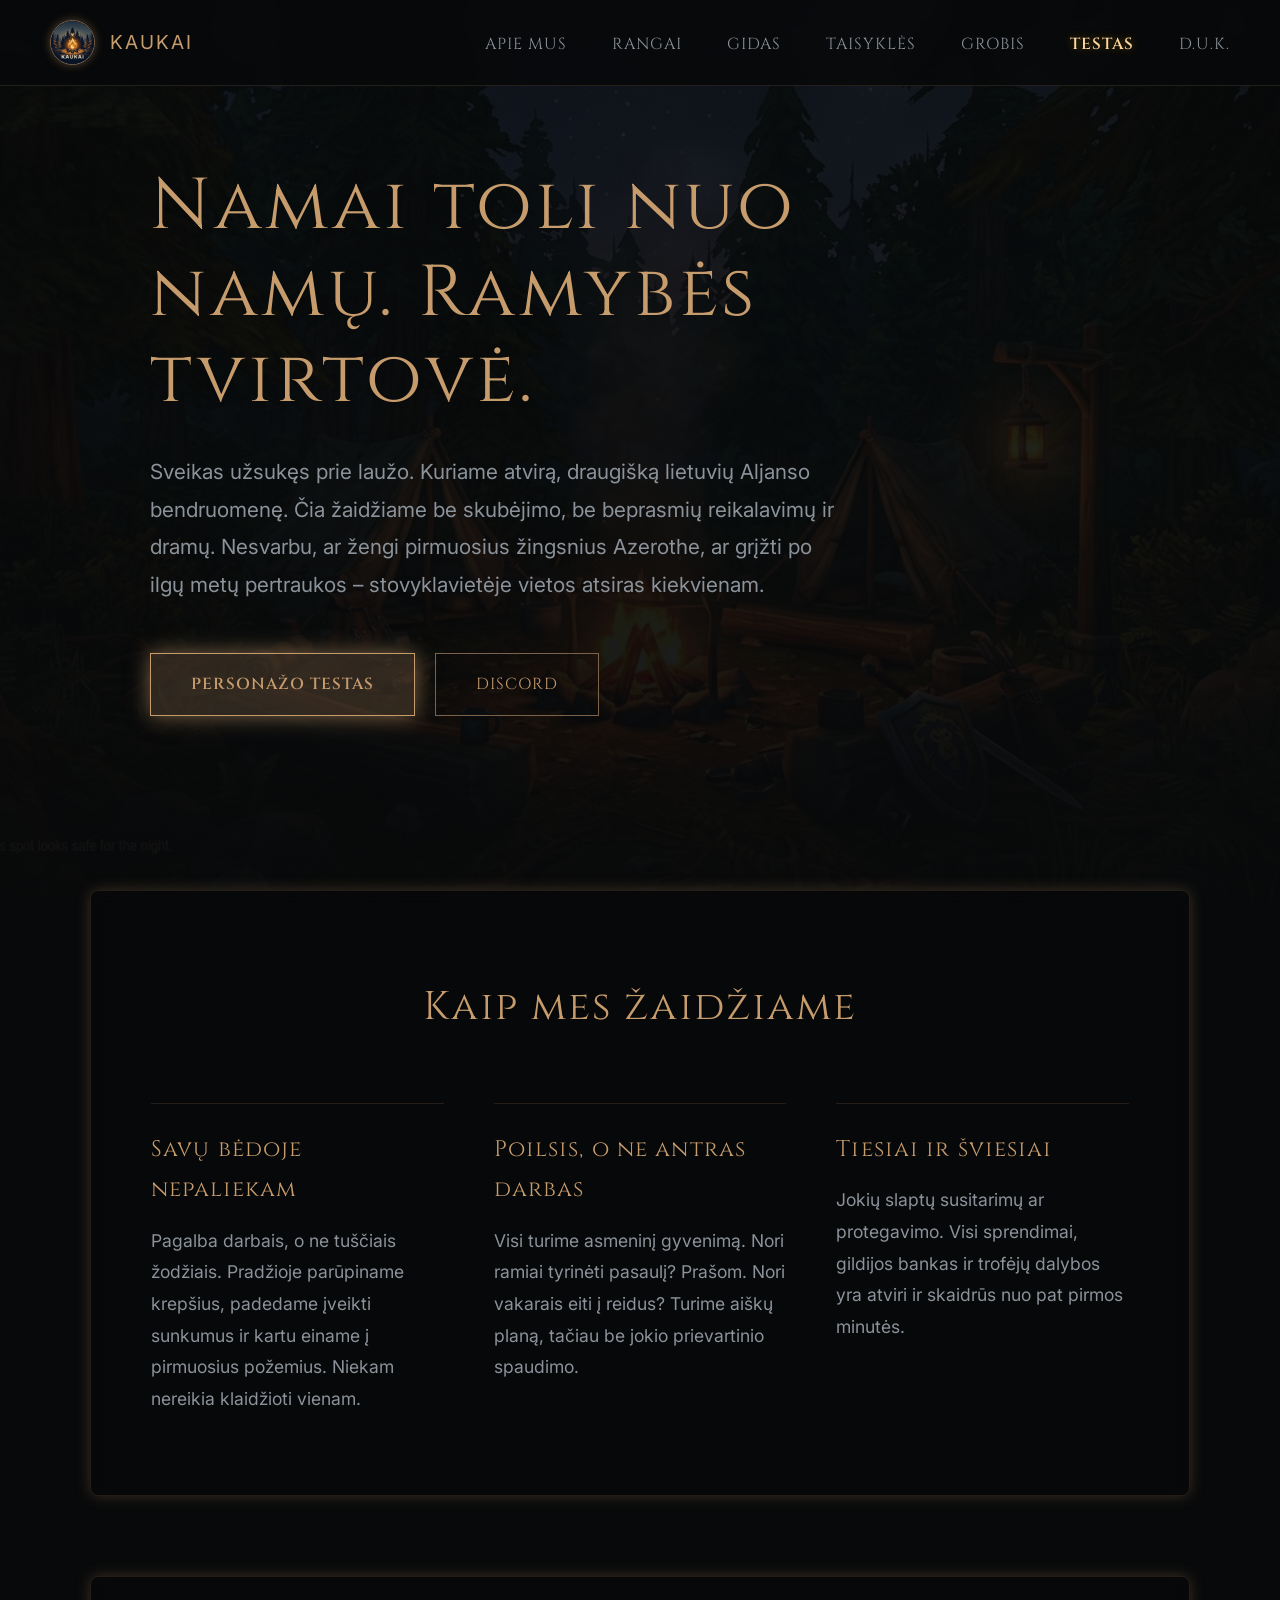
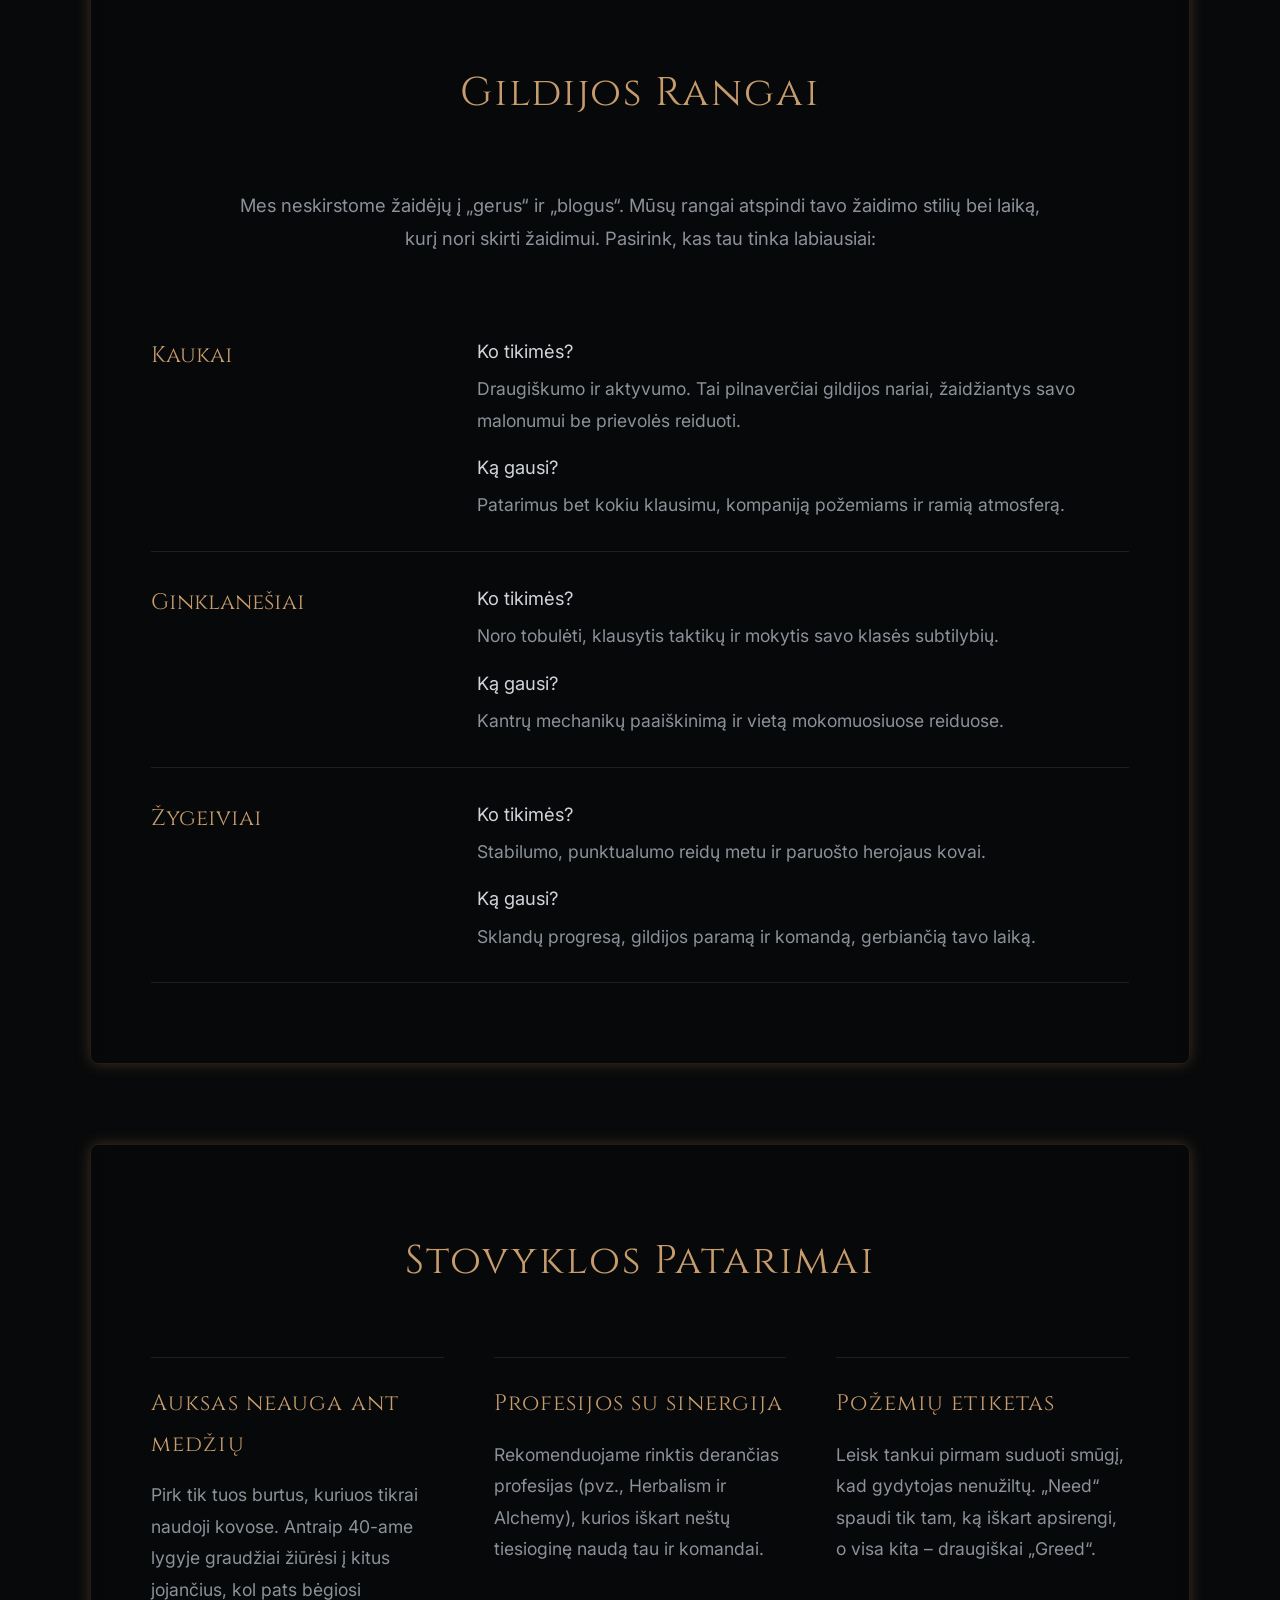
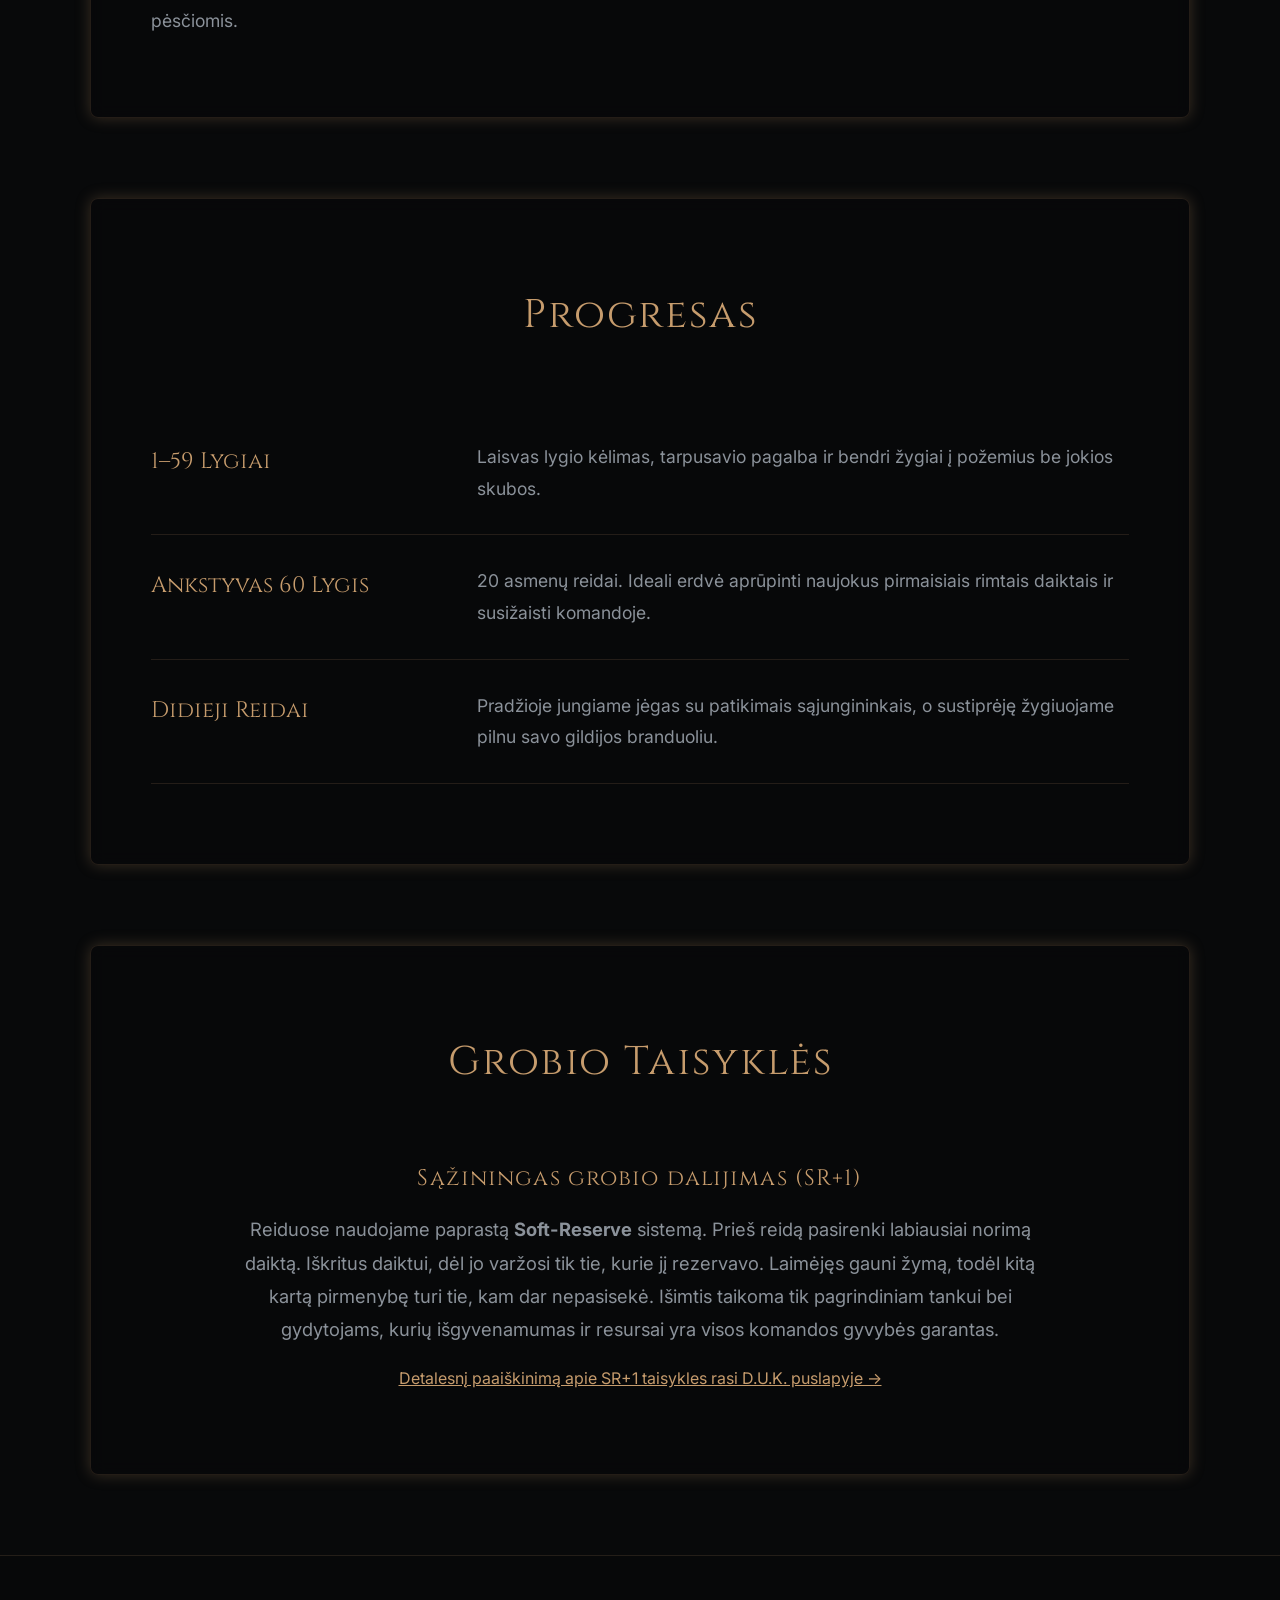
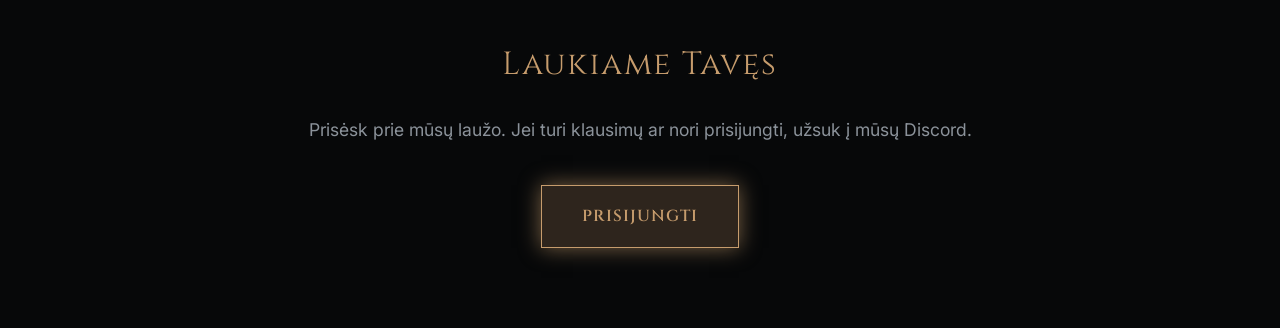
==== index.html @ 8d26923a "feat: Add Testas to nav menu with amberlight highlight" ====
<!DOCTYPE html>
<html lang="lt">

<head>
    <meta charset="UTF-8">
    <meta name="viewport" content="width=device-width, initial-scale=1.0">
    <title>WoW Forever: Kaukai</title>
    <meta name="description"
        content="Lietuviška World of Warcraft Forever Aljanso gildija. Jauki bendruomenė, rami stovyklavietė nuotykiams be skubėjimo.">
    <link rel="preconnect" href="https://fonts.googleapis.com">
    <link href="https://fonts.googleapis.com/css2?family=Inter:wght@400;500;600&family=Cinzel:wght@400;600&display=swap"
        rel="stylesheet">
    <link rel="stylesheet" href="style.css">
</head>

<body>

    <nav>
        <div class="nav-container">
            <a href="#hero" class="nav-brand">
                <img src="kaukai_logo.jpg" alt="Kaukai" class="brand-logo">
                Kaukai
            </a>
            <button class="menu-toggle" aria-label="Atidaryti meniu" onclick="toggleMenu()">
                <span></span>
                <span></span>
                <span></span>
            </button>
        </div>
        <div class="nav-links" id="navLinks">
            <a href="#apie" onclick="closeMenu()">Apie Mus</a>
            <a href="#rangai" onclick="closeMenu()">Rangai</a>
            <a href="#gidai" onclick="closeMenu()">Gidas</a>
            <a href="#taisykles" onclick="closeMenu()">Taisyklės</a>
            <a href="#grobis" onclick="closeMenu()">Grobis</a>
            <a href="testas.html" class="highlight-link">Testas</a>
            <a href="duk.html">D.U.K.</a>
        </div>
    </nav>

    <script>
        function toggleMenu() {
            document.getElementById('navLinks').classList.toggle('active');
            document.querySelector('.menu-toggle').classList.toggle('active');
        }
        function closeMenu() {
            document.getElementById('navLinks').classList.remove('active');
            document.querySelector('.menu-toggle').classList.remove('active');
        }
    </script>

    <section id="hero">
        <h1>Namai toli nuo namų. Ramybės tvirtovė.</h1>
        <p>
            Sveikas užsukęs prie laužo. Kuriame atvirą, draugišką lietuvių Aljanso bendruomenę.
            Čia žaidžiame be skubėjimo, be beprasmių reikalavimų ir dramų.
            Nesvarbu, ar žengi pirmuosius žingsnius Azerothe, ar grįžti po ilgų metų pertraukos – stovyklavietėje vietos
            atsiras kiekvienam.
        </p>

        <div class="cta-group">
            <a href="testas.html" class="btn btn-primary">Personažo Testas</a>
            <a href="https://discord.gg/8Ph2mfPWzE" class="btn">Discord</a>
        </div>
    </section>

    <section id="apie">
        <h2 class="section-title">Kaip mes žaidžiame</h2>

        <div class="grid-3">
            <div class="feature">
                <h3>Savų bėdoje nepaliekam</h3>
                <p>Pagalba darbais, o ne tuščiais žodžiais. Pradžioje parūpiname krepšius, padedame įveikti sunkumus ir
                    kartu einame į pirmuosius požemius. Niekam nereikia klaidžioti vienam.</p>
            </div>
            <div class="feature">
                <h3>Poilsis, o ne antras darbas</h3>
                <p>Visi turime asmeninį gyvenimą. Nori ramiai tyrinėti pasaulį? Prašom. Nori vakarais eiti į reidus?
                    Turime aiškų planą, tačiau be jokio prievartinio spaudimo.</p>
            </div>
            <div class="feature">
                <h3>Tiesiai ir šviesiai</h3>
                <p>Jokių slaptų susitarimų ar protegavimo. Visi sprendimai, gildijos bankas ir trofėjų dalybos yra
                    atviri ir skaidrūs nuo pat pirmos minutės.</p>
            </div>
        </div>
    </section>

    <section id="rangai">
        <h2 class="section-title">Gildijos Rangai</h2>
        <p
            style="text-align: center; max-width: 800px; margin: 0 auto 50px; color: var(--text-muted); font-size: 1.15rem;">
            Mes neskirstome žaidėjų į „gerus“ ir „blogus“. Mūsų rangai atspindi tavo žaidimo stilių bei laiką, kurį nori
            skirti žaidimui. Pasirink, kas tau tinka labiausiai:
        </p>

        <div class="roster-list">
            <div class="roster-item">
                <div class="roster-role">Kaukai</div>
                <div class="roster-details">
                    <strong>Ko tikimės?</strong>
                    <p>Draugiškumo ir aktyvumo. Tai pilnaverčiai gildijos nariai, žaidžiantys savo malonumui be
                        prievolės reiduoti.</p>
                    <strong>Ką gausi?</strong>
                    <p>Patarimus bet kokiu klausimu, kompaniją požemiams ir ramią atmosferą.</p>
                </div>
            </div>
            <div class="roster-item">
                <div class="roster-role">Ginklanešiai</div>
                <div class="roster-details">
                    <strong>Ko tikimės?</strong>
                    <p>Noro tobulėti, klausytis taktikų ir mokytis savo klasės subtilybių.</p>
                    <strong>Ką gausi?</strong>
                    <p>Kantrų mechanikų paaiškinimą ir vietą mokomuosiuose reiduose.</p>
                </div>
            </div>
            <div class="roster-item">
                <div class="roster-role">Žygeiviai</div>
                <div class="roster-details">
                    <strong>Ko tikimės?</strong>
                    <p>Stabilumo, punktualumo reidų metu ir paruošto herojaus kovai.</p>
                    <strong>Ką gausi?</strong>
                    <p>Sklandų progresą, gildijos paramą ir komandą, gerbiančią tavo laiką.</p>
                </div>
            </div>
        </div>
    </section>



    <section id="gidai">
        <h2 class="section-title">Stovyklos Patarimai</h2>

        <div class="grid-3">
            <div class="feature">
                <h3>Auksas neauga ant medžių</h3>
                <p>Pirk tik tuos burtus, kuriuos tikrai naudoji kovose. Antraip 40-ame lygyje graudžiai žiūrėsi į kitus
                    jojančius, kol pats bėgiosi pėsčiomis.</p>
            </div>
            <div class="feature">
                <h3>Profesijos su sinergija</h3>
                <p>Rekomenduojame rinktis derančias profesijas (pvz., Herbalism ir Alchemy), kurios iškart neštų
                    tiesioginę naudą tau ir komandai.</p>
            </div>
            <div class="feature">
                <h3>Požemių etiketas</h3>
                <p>Leisk tankui pirmam suduoti smūgį, kad gydytojas nenužiltų. „Need“ spaudi tik tam, ką iškart
                    apsirengi, o visa kita – draugiškai „Greed“.</p>
            </div>
        </div>
    </section>

    <section id="taisykles">
        <h2 class="section-title">Progresas</h2>

        <div class="roster-list">
            <div class="roster-item">
                <div class="roster-role">1–59 Lygiai</div>
                <div class="roster-details">
                    <p>Laisvas lygio kėlimas, tarpusavio pagalba ir bendri žygiai į požemius be jokios skubos.</p>
                </div>
            </div>
            <div class="roster-item">
                <div class="roster-role">Ankstyvas 60 Lygis</div>
                <div class="roster-details">
                    <p>20 asmenų reidai. Ideali erdvė aprūpinti naujokus pirmaisiais rimtais daiktais ir susižaisti
                        komandoje.</p>
                </div>
            </div>
            <div class="roster-item">
                <div class="roster-role">Didieji Reidai</div>
                <div class="roster-details">
                    <p>Pradžioje jungiame jėgas su patikimais sąjungininkais, o sustiprėję žygiuojame pilnu savo
                        gildijos branduoliu.</p>
                </div>
            </div>
        </div>
    </section>

    <section id="grobis">
        <h2 class="section-title">Grobio Taisyklės</h2>
        <div style="text-align: center; max-width: 800px; margin: 0 auto;">
            <h3 style="font-size: 1.4rem; margin-bottom: 15px; font-family: 'Cinzel', serif; color: var(--gold);">
                Sąžiningas grobio dalijimas (SR+1)</h3>
            <p style="margin: 0; font-size: 1.15rem; color: var(--text-muted);">
                Reiduose naudojame paprastą <strong>Soft-Reserve</strong> sistemą. Prieš reidą pasirenki labiausiai
                norimą daiktą. Iškritus daiktui, dėl jo varžosi tik tie, kurie jį rezervavo. Laimėjęs gauni žymą, todėl
                kitą kartą pirmenybę turi tie, kam dar nepasisekė. Išimtis taikoma tik pagrindiniam tankui bei
                gydytojams, kurių išgyvenamumas ir resursai yra visos komandos gyvybės garantas.
            </p>
            <p style="margin-top: 15px;">
                <a href="duk.html" style="color: var(--gold); text-decoration: underline; font-size: 1rem;">Detalesnį paaiškinimą apie SR+1 taisykles rasi D.U.K. puslapyje &rarr;</a>
            </p>
        </div>
    </section>



    <footer>
        <h2>Laukiame Tavęs</h2>
        <p>Prisėsk prie mūsų laužo. Jei turi klausimų ar nori prisijungti, užsuk į mūsų Discord.</p>
        <a href="https://discord.gg/8Ph2mfPWzE" class="btn btn-primary">Prisijungti</a>
    </footer>

</body>

</html>
---- style.css ----
:root {
    --bg-color: #08090a;
    --gold: #c69c6d;
    --gold-dim: #7a634a;
    --text-main: #d1d5db;
    --text-muted: #8b929a;
    --border-subtle: rgba(198, 156, 109, 0.15);
}

* {
    box-sizing: border-box;
    margin: 0;
    padding: 0;
}

body {
    background-color: var(--bg-color);
    background-image:
        linear-gradient(to bottom, rgba(8, 9, 10, 0.85), rgba(8, 9, 10, 0.95)),
        url('cozy_forest_camp.jpg');
    background-size: cover;
    background-position: center;
    background-attachment: fixed;
    color: var(--text-main);
    font-family: 'Inter', sans-serif;
    line-height: 1.8;
    font-weight: 400;
    font-size: 1.15rem;
    -webkit-font-smoothing: antialiased;
}

/* For testas.html layout */
body.testas-layout {
    min-height: 100vh;
    display: flex;
    flex-direction: column;
}

h1,
h2,
h3,
h4 {
    font-family: 'Cinzel', serif;
    color: var(--gold);
    font-weight: 400;
    letter-spacing: 0.05em;
}

/* ==================
   SHARED COMPONENTS 
   ================== */
.btn {
    display: inline-block;
    padding: 16px 40px;
    border: 1px solid var(--gold-dim);
    color: var(--gold);
    text-decoration: none;
    font-family: 'Cinzel', serif;
    text-transform: uppercase;
    letter-spacing: 1px;
    font-size: 1rem;
    transition: all 0.3s ease;
    background: transparent;
    cursor: pointer;
}

.btn:hover {
    border-color: var(--gold);
    color: #fff;
}

.btn-primary {
    border-color: var(--gold);
    background: rgba(198, 156, 109, 0.2);
    box-shadow: 0 0 20px rgba(198, 156, 109, 0.6);
    font-weight: 600;
}

.btn-primary:hover {
    background: rgba(198, 156, 109, 0.35);
    box-shadow: 0 0 35px rgba(198, 156, 109, 0.9);
    color: #fff;
}

/* ==================
   INDEX.HTML STYLES 
   ================== */
nav {
    position: fixed;
    top: 0;
    width: 100%;
    padding: 20px 50px;
    z-index: 1000;
    display: flex;
    justify-content: space-between;
    align-items: center;
    background: rgba(8, 9, 10, 0.85);
    backdrop-filter: blur(12px);
    border-bottom: 1px solid var(--border-subtle);
}

.nav-container {
    display: flex;
    align-items: center;
    justify-content: space-between;
}

.menu-toggle {
    display: none;
    flex-direction: column;
    gap: 6px;
    background: none;
    border: none;
    cursor: pointer;
    padding: 5px;
    z-index: 1001;
}

.menu-toggle span {
    display: block;
    width: 30px;
    height: 2px;
    background-color: var(--gold);
    transition: all 0.3s ease;
}

.nav-brand {
    color: var(--gold);
    font-size: 1.2rem;
    text-decoration: none;
    letter-spacing: 2px;
    text-transform: uppercase;
    display: flex;
    align-items: center;
    gap: 15px;
}

.brand-logo {
    width: 45px;
    height: 45px;
    border-radius: 50%;
    object-fit: cover;
    object-position: center 25%;
    box-shadow: 0 0 10px rgba(198, 156, 109, 0.4);
    border: 1px solid var(--gold-dim);
}

.nav-links a {
    color: var(--text-muted);
    text-decoration: none;
    font-family: 'Cinzel', serif;
    font-size: 1rem;
    margin-left: 40px;
    transition: color 0.3s ease;
    text-transform: uppercase;
    letter-spacing: 1px;
}

.nav-links a:hover {
    color: var(--gold);
}

.nav-links a.highlight-link {
    color: #ffd79a;
    text-shadow: 0 0 10px rgba(255, 191, 0, 0.4);
    font-weight: 600;
}

.nav-links a.highlight-link:hover {
    color: #fff;
    text-shadow: 0 0 15px rgba(255, 191, 0, 0.8);
}

section {
    padding: 80px 60px;
    max-width: 1100px;
    margin: 0 auto 80px;
    background: rgba(8, 9, 10, 0.65);
    backdrop-filter: blur(8px);
    border: 1px solid var(--border-subtle);
    border-radius: 8px;
    box-shadow: 0 0 15px rgba(198, 156, 109, 0.25);
}

#hero {
    min-height: 90vh;
    display: flex;
    flex-direction: column;
    justify-content: center;
    align-items: flex-start;
    padding-top: 150px;
    background: transparent;
    backdrop-filter: none;
    border: none;
    box-shadow: none;
}

#hero h1 {
    font-size: 4.5rem;
    line-height: 1.2;
    margin-bottom: 30px;
    max-width: 900px;
}

#hero p {
    font-size: 1.3rem;
    color: var(--text-muted);
    max-width: 700px;
    margin-bottom: 50px;
}

.cta-group {
    display: flex;
    gap: 20px;
}

.section-title {
    font-size: 2.5rem;
    margin-bottom: 60px;
    text-align: center;
}

.grid-3 {
    display: grid;
    grid-template-columns: repeat(auto-fit, minmax(250px, 1fr));
    gap: 50px;
}

.feature {
    border-top: 1px solid var(--border-subtle);
    padding-top: 25px;
}

.feature h3 {
    font-size: 1.4rem;
    margin-bottom: 15px;
}

.feature p {
    font-size: 1.1rem;
    color: var(--text-muted);
}

.roster-list {
    margin-top: 40px;
}

.roster-item {
    display: flex;
    border-bottom: 1px solid var(--border-subtle);
    padding: 30px 0;
}

.roster-role {
    flex: 1;
    font-family: 'Cinzel', serif;
    color: var(--gold);
    font-size: 1.4rem;
}

.roster-details {
    flex: 2;
}

.roster-details strong {
    display: block;
    font-weight: 400;
    color: var(--text-main);
    margin-bottom: 5px;
}

.roster-details p {
    color: var(--text-muted);
    font-size: 1.1rem;
    margin-bottom: 15px;
}

.roster-details p:last-child {
    margin-bottom: 0;
}

.promo-block {
    text-align: center;
    border: 1px solid var(--border-subtle);
    padding: 80px 40px;
    margin: 60px 0;
}

.promo-block h2 {
    font-size: 2.2rem;
    margin-bottom: 20px;
}

.promo-block p {
    color: var(--text-muted);
    font-size: 1.2rem;
    max-width: 700px;
    margin: 0 auto 40px;
}

footer {
    text-align: center;
    padding: 80px 20px;
    background: rgba(8, 9, 10, 0.85);
    border-top: 1px solid var(--border-subtle);
}

footer h2 {
    font-size: 2rem;
    margin-bottom: 20px;
}

footer p {
    color: var(--text-muted);
    font-size: 1.1rem;
    margin-bottom: 40px;
}

/* FAQ Accordion Styles */
.faq-list {
    display: flex;
    flex-direction: column;
    gap: 10px;
}

.faq-item {
    border-bottom: 1px solid var(--border-subtle);
    transition: all 0.3s ease;
}

.faq-item:last-child {
    border-bottom: none;
}

.faq-item[open] {
    border-bottom-color: var(--gold-dim);
}

.faq-question {
    font-family: 'Cinzel', serif;
    color: var(--gold);
    font-size: 1.25rem;
    padding: 18px 0;
    cursor: pointer;
    list-style: none;
    display: flex;
    justify-content: space-between;
    align-items: center;
    user-select: none;
    transition: color 0.2s ease;
}

.faq-question::-webkit-details-marker {
    display: none;
}

.faq-question::after {
    content: '▾';
    font-size: 1.4rem;
    color: var(--gold-dim);
    transition: transform 0.3s ease, color 0.3s ease;
    margin-left: 20px;
    flex-shrink: 0;
}

.faq-question:hover {
    color: #ffd79a;
}

.faq-item[open] .faq-question::after {
    transform: rotate(180deg);
    color: var(--gold);
}

.faq-answer {
    padding: 0 0 20px 0;
    color: var(--text-muted);
    font-size: 1.05rem;
    line-height: 1.75;
    animation: fadeInFaq 0.3s ease;
}

@keyframes fadeInFaq {
    from {
        opacity: 0;
        transform: translateY(-5px);
    }
    to {
        opacity: 1;
        transform: translateY(0);
    }
}

/* Class Roles Grid inside FAQ */
.classes-grid {
    display: grid;
    grid-template-columns: repeat(auto-fit, minmax(200px, 1fr));
    gap: 15px;
    margin-top: 15px;
}

.class-card {
    padding: 5px 0;
}

.class-card h4 {
    font-family: 'Cinzel', serif;
    font-size: 1.1rem;
    color: var(--gold);
    margin-bottom: 2px;
}

.minimal-role {
    font-size: 0.85rem;
    color: var(--gold-dim);
    font-style: italic;
    margin-bottom: 8px;
    opacity: 0.8;
}

.class-card p {
    font-size: 0.95rem;
    color: var(--text-muted);
    line-height: 1.5;
    margin: 0;
}

/* ==================
   TESTAS.HTML STYLES
   ================== */
header {
    padding: 25px 50px;
    display: flex;
    justify-content: space-between;
    align-items: center;
    background: rgba(8, 9, 10, 0.85);
    backdrop-filter: blur(12px);
    border-bottom: 1px solid var(--border-subtle);
}

.back-link {
    color: var(--text-muted);
    text-decoration: none;
    font-family: 'Cinzel', serif;
    font-size: 1rem;
    text-transform: uppercase;
    letter-spacing: 1px;
    transition: color 0.3s ease;
}

.back-link:hover {
    color: var(--gold);
}

.guild-badge {
    font-family: 'Cinzel', serif;
    font-size: 1.1rem;
    color: var(--gold);
    letter-spacing: 1px;
    text-transform: uppercase;
    display: flex;
    align-items: center;
    gap: 15px;
}

main {
    flex: 1;
    display: flex;
    align-items: center;
    justify-content: center;
    padding: 40px 20px;
}

.quiz-container {
    width: 100%;
    max-width: 900px;
    background: rgba(8, 9, 10, 0.65);
    backdrop-filter: blur(8px);
    border: 1px solid var(--border-subtle);
    border-radius: 8px;
    padding: 60px;
}

#start-screen {
    text-align: center;
}

#start-screen h1 {
    font-size: 3.5rem;
    margin-bottom: 20px;
}

#start-screen p {
    color: var(--text-muted);
    font-size: 1.2rem;
    margin-bottom: 40px;
    max-width: 700px;
    margin-left: auto;
    margin-right: auto;
}

.info-grid {
    display: grid;
    grid-template-columns: repeat(3, 1fr);
    gap: 30px;
    margin-bottom: 50px;
    text-align: left;
}

.info-box {
    border-top: 1px solid var(--border-subtle);
    padding-top: 20px;
}

.info-box h4 {
    font-size: 1.2rem;
    margin-bottom: 10px;
    color: var(--gold);
}

.info-box p {
    font-size: 1.05rem;
    color: var(--text-muted);
}

#quiz-screen {
    display: none;
}

.quiz-header {
    display: flex;
    justify-content: space-between;
    align-items: center;
    margin-bottom: 30px;
    font-family: 'Cinzel', serif;
    font-size: 0.9rem;
    color: var(--gold-dim);
    letter-spacing: 1px;
    text-transform: uppercase;
}

.progress-bar {
    width: 100%;
    height: 1px;
    background: var(--border-subtle);
    margin-bottom: 40px;
    position: relative;
}

.progress-fill {
    position: absolute;
    top: 0;
    left: 0;
    height: 100%;
    background: var(--gold);
    transition: width 0.3s ease;
}

.question-title {
    font-size: 1.8rem;
    color: var(--text-main);
    margin-bottom: 40px;
    line-height: 1.5;
}

.options-list {
    display: flex;
    flex-direction: column;
    gap: 15px;
    margin-bottom: 40px;
}

.option-button {
    background: transparent;
    border: 1px solid var(--border-subtle);
    padding: 25px 30px;
    color: var(--text-muted);
    text-align: left;
    cursor: pointer;
    font-size: 1.15rem;
    line-height: 1.6;
    transition: all 0.3s ease;
    display: flex;
    align-items: flex-start;
    gap: 20px;
}

.option-button:hover {
    border-color: var(--gold);
    color: var(--text-main);
    background: rgba(198, 156, 109, 0.05);
}

.option-letter {
    font-family: 'Cinzel', serif;
    color: var(--gold-dim);
    margin-top: 2px;
}

.option-button:hover .option-letter {
    color: var(--gold);
}

.quiz-footer {
    display: flex;
    justify-content: space-between;
    align-items: center;
}

.btn-text {
    background: none;
    border: none;
    color: var(--text-muted);
    font-family: 'Cinzel', serif;
    font-size: 1rem;
    text-transform: uppercase;
    letter-spacing: 1px;
    cursor: pointer;
    transition: color 0.3s;
}

.btn-text:hover:not(:disabled) {
    color: var(--gold);
}

.btn-text:disabled {
    opacity: 0.3;
    cursor: default;
}

#result-screen {
    display: none;
    text-align: center;
}

.result-subtitle {
    font-family: 'Cinzel', serif;
    color: var(--gold-dim);
    font-size: 1.1rem;
    text-transform: uppercase;
    letter-spacing: 2px;
    margin-bottom: 15px;
}

.result-hero {
    font-size: 3.5rem;
    margin-bottom: 5px;
}

.result-spec {
    font-size: 1.4rem;
    color: var(--text-muted);
    margin-bottom: 40px;
}

.result-desc {
    border-top: 1px solid var(--border-subtle);
    border-bottom: 1px solid var(--border-subtle);
    padding: 40px 0;
    margin-bottom: 40px;
    font-size: 1.2rem;
    color: var(--text-main);
}

.traits-list {
    display: flex;
    justify-content: center;
    gap: 30px;
    margin-bottom: 50px;
    flex-wrap: wrap;
}

.trait-item {
    font-size: 1.1rem;
    color: var(--text-muted);
    text-transform: uppercase;
    letter-spacing: 1px;
}

.trait-item span {
    color: var(--gold);
}

.result-actions {
    display: flex;
    gap: 20px;
    justify-content: center;
    margin-bottom: 20px;
}

.copy-feedback {
    color: var(--gold);
    font-size: 0.85rem;
    opacity: 0;
    transition: opacity 0.3s;
    height: 20px;
}

/* ==================
   MEDIA QUERIES 
   ================== */
@media (max-width: 768px) {
    body {
        font-size: 0.95rem; /* Reduced scaling */
    }

    nav {
        padding: 15px 20px;
        flex-direction: column;
        align-items: stretch;
    }

    .nav-container {
        width: 100%;
    }

    .menu-toggle {
        display: flex;
    }

    .menu-toggle.active span:nth-child(1) {
        transform: translateY(8px) rotate(45deg);
    }
    .menu-toggle.active span:nth-child(2) {
        opacity: 0;
    }
    .menu-toggle.active span:nth-child(3) {
        transform: translateY(-8px) rotate(-45deg);
    }

    .nav-links {
        display: none;
        flex-direction: column;
        align-items: center;
        width: 100%;
        padding-top: 20px;
        gap: 15px;
    }

    .nav-links.active {
        display: flex;
    }

    .nav-links a {
        margin: 0;
        font-size: 1.1rem;
        padding: 10px 0;
        width: 100%;
        text-align: center;
        border-bottom: 1px solid rgba(198, 156, 109, 0.1);
    }

    .nav-links a:last-child {
        border-bottom: none;
    }

    /* Drastically reduce dead space */
    section {
        padding: 30px 15px;
        margin: 0 10px 30px;
    }

    #hero {
        padding-top: 120px;
        padding-bottom: 30px;
        min-height: auto;
    }

    #hero h1, #start-screen h1 {
        font-size: 2rem;
        margin-bottom: 20px;
    }

    #hero p, #start-screen p {
        font-size: 1rem;
        margin-bottom: 30px;
    }

    .cta-group {
        flex-direction: column;
        width: 100%;
        gap: 15px;
    }

    .cta-group .btn {
        width: 100%;
        text-align: center;
        padding: 15px 20px;
    }

    .section-title {
        font-size: 1.6rem;
        margin-bottom: 25px;
    }

    .grid-3 {
        gap: 25px;
    }

    .roster-item {
        flex-direction: column;
        gap: 5px;
        padding: 15px 0;
    }

    .promo-block {
        padding: 30px 15px;
        margin: 30px 0;
    }

    footer {
        padding: 30px 15px;
    }

    /* Testas layout adjustments */
    header {
        padding: 15px 20px;
        flex-direction: row; /* Keep badge and link side by side on mobile */
        justify-content: space-between;
        align-items: center;
    }
    
    .guild-badge {
        font-size: 0.9rem;
    }
    .brand-logo {
        width: 35px;
        height: 35px;
    }

    main {
        padding: 90px 10px 20px 10px;
    }

    .quiz-container {
        padding: 20px 15px;
    }

    .info-grid {
        grid-template-columns: 1fr;
        gap: 15px;
        margin-bottom: 30px;
    }
    
    .info-box {
        padding-top: 15px;
    }

    .question-title {
        font-size: 1.25rem;
        margin-bottom: 20px;
    }

    .option-button {
        padding: 12px 15px;
        font-size: 0.95rem;
    }

    .quiz-header {
        flex-direction: column;
        gap: 10px;
        align-items: flex-start;
        margin-bottom: 15px;
    }

    /* Make quiz footer stack so keyboard hint doesn't crowd out the button */
    .quiz-footer {
        flex-direction: column;
        align-items: center;
        gap: 15px;
        margin-top: 20px;
    }

    .result-hero {
        font-size: 2rem;
    }
    .result-spec {
        font-size: 1.2rem;
        margin-bottom: 25px;
    }
    .result-desc {
        padding: 20px 0;
        margin-bottom: 25px;
        font-size: 1rem;
    }

    .traits-list {
        flex-direction: column;
        gap: 10px;
        align-items: center;
        margin-bottom: 30px;
    }

    .result-actions {
        flex-direction: column;
        width: 100%;
        gap: 15px;
    }

    .result-actions .btn {
        width: 100%;
    }
}

@media (max-width: 480px) {
    #hero h1, #start-screen h1 {
        font-size: 1.8rem;
    }
    
    .nav-brand {
        font-size: 1rem;
    }
}
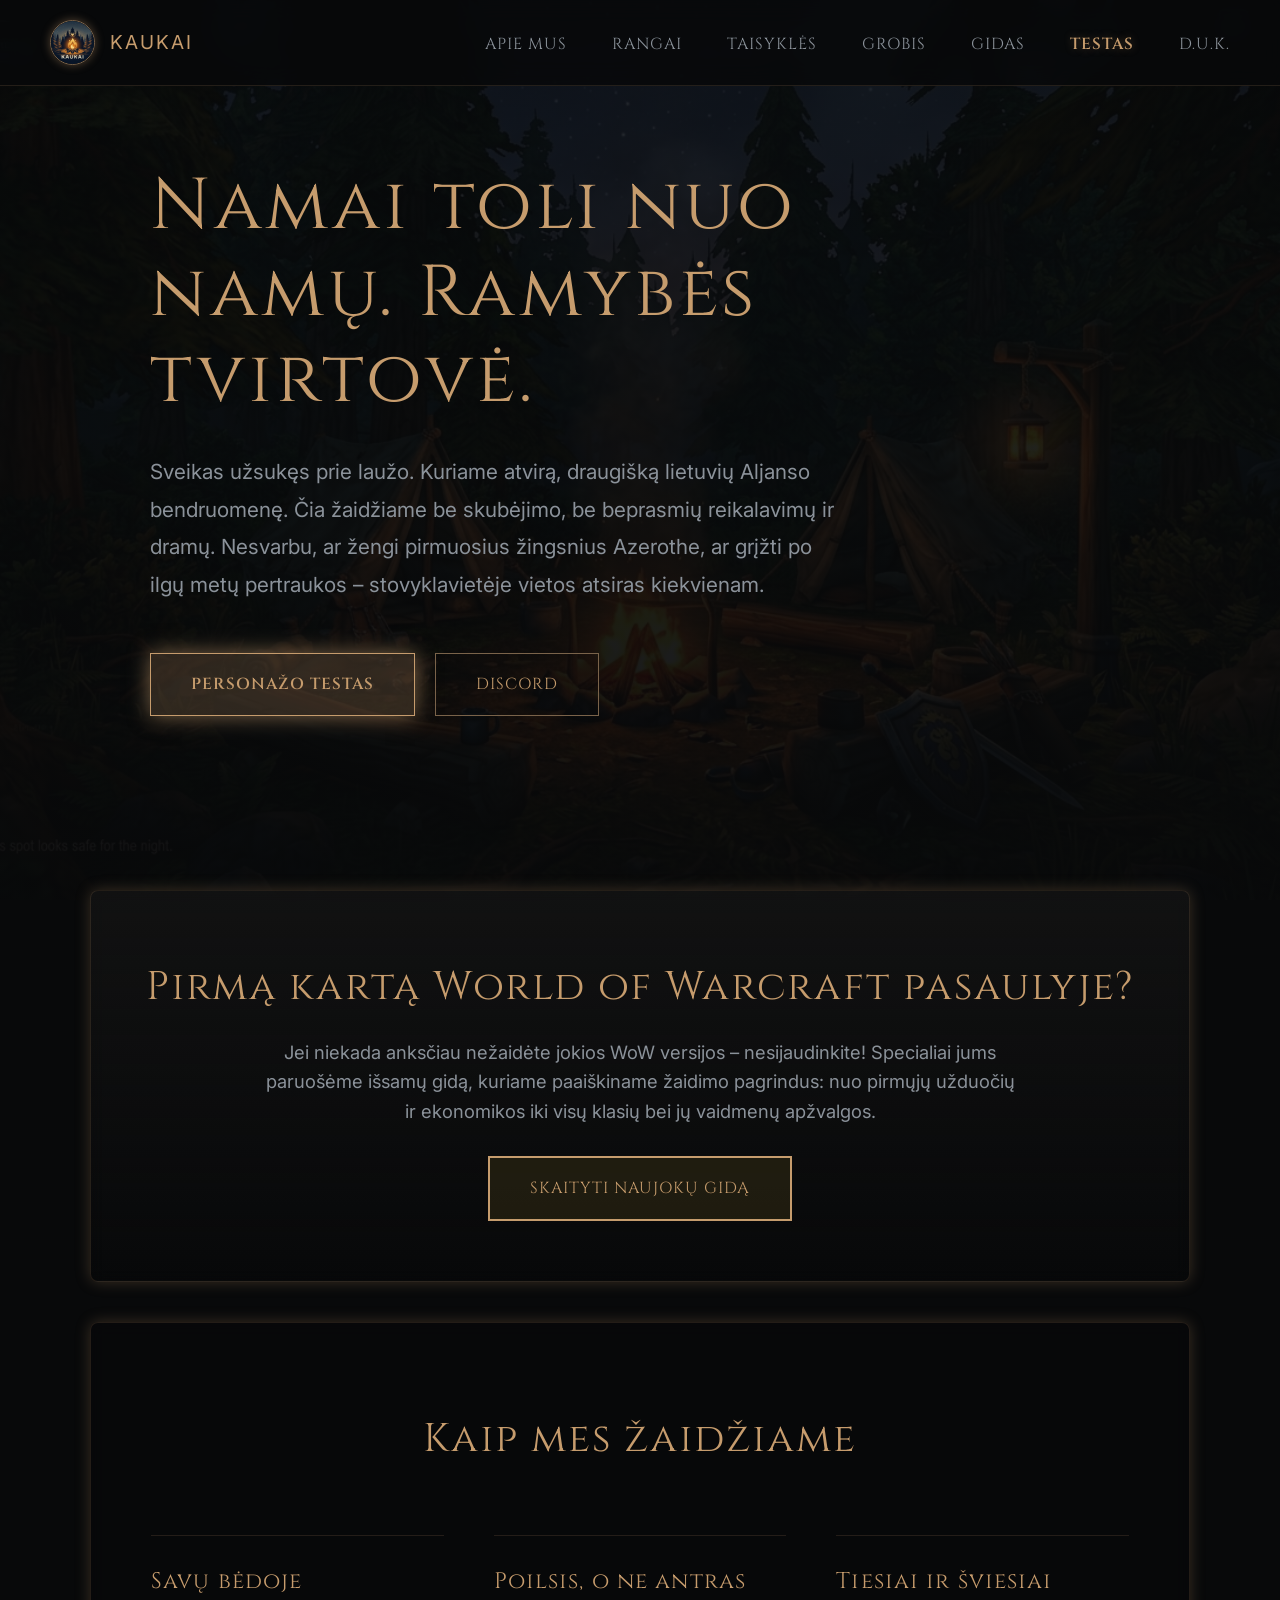
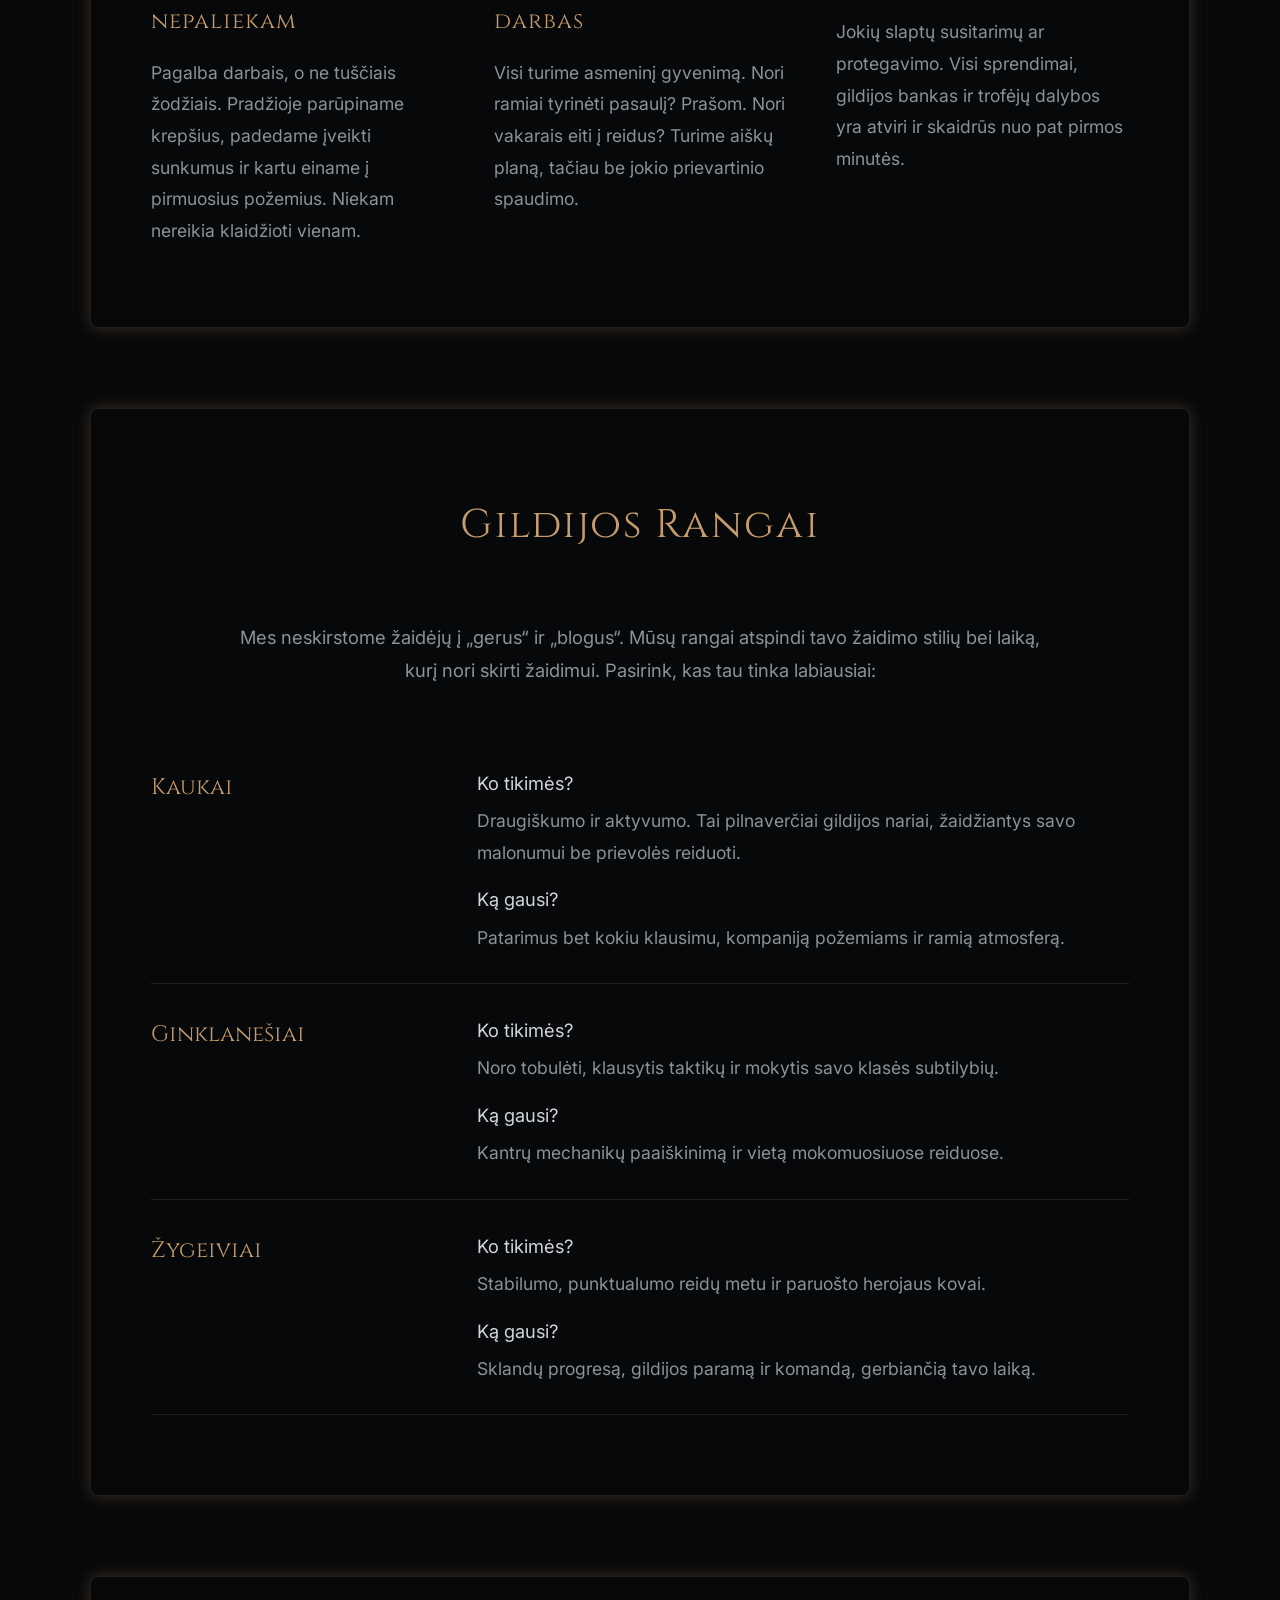
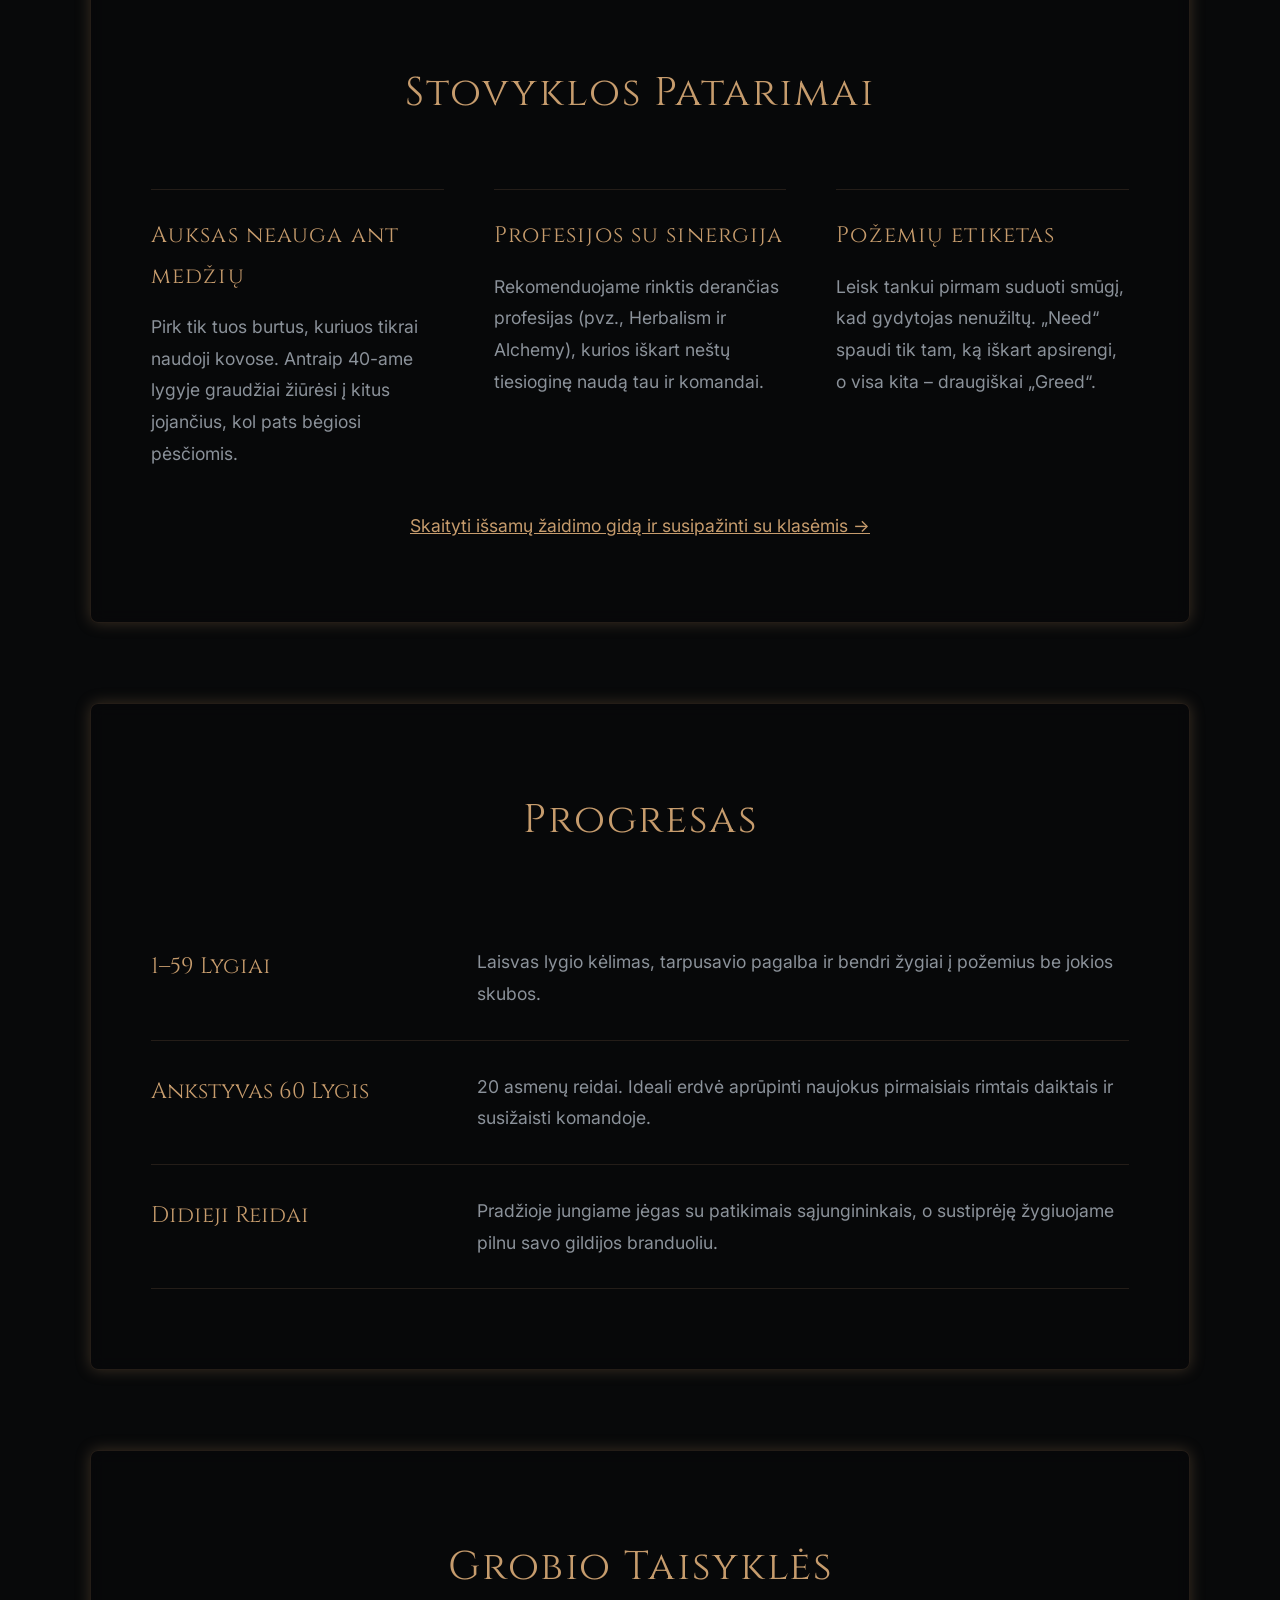
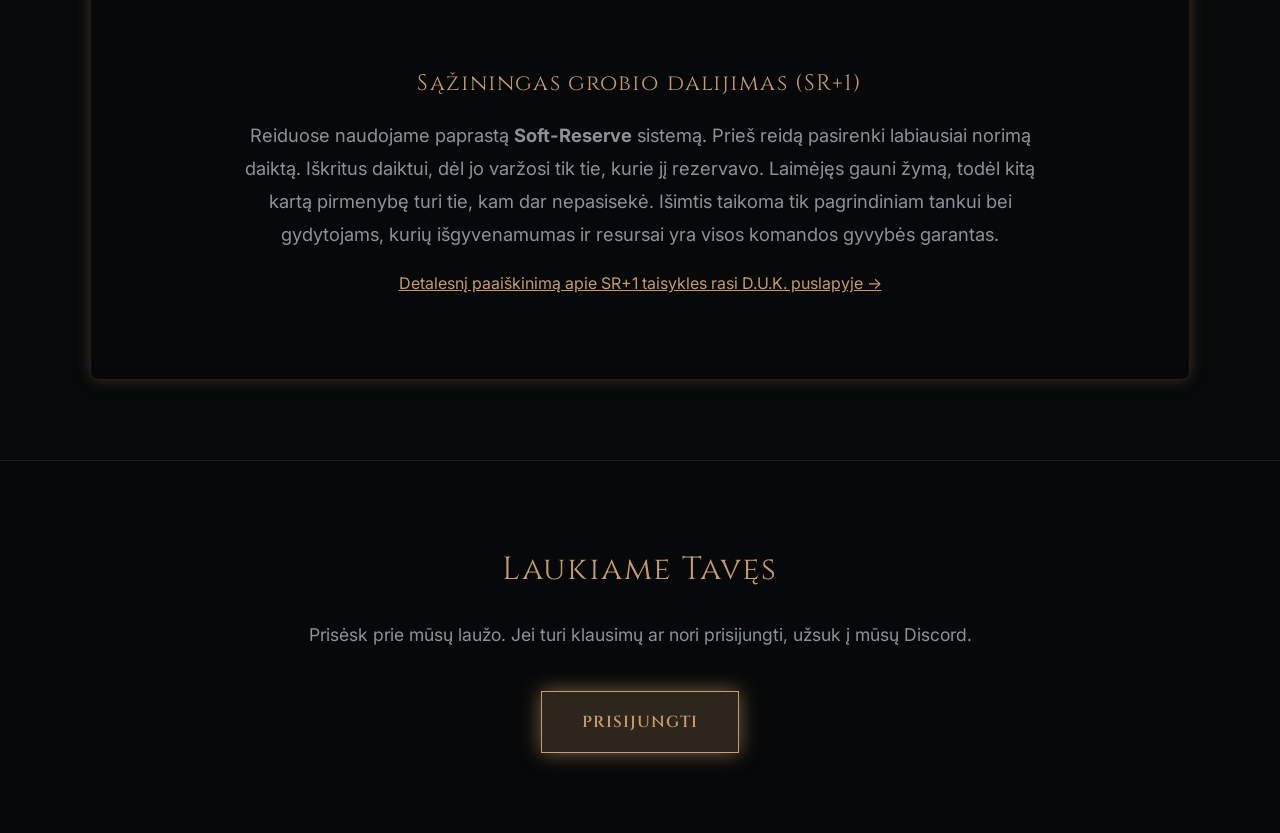
==== commit 3ea4d94f: "Create beginner guide and link across pages" ====
--- a/index.html
+++ b/index.html
@@ -30,9 +30,9 @@
         <div class="nav-links" id="navLinks">
             <a href="#apie" onclick="closeMenu()">Apie Mus</a>
             <a href="#rangai" onclick="closeMenu()">Rangai</a>
-            <a href="#gidai" onclick="closeMenu()">Gidas</a>
             <a href="#taisykles" onclick="closeMenu()">Taisyklės</a>
             <a href="#grobis" onclick="closeMenu()">Grobis</a>
+            <a href="gidas.html">Gidas</a>
             <a href="testas.html" class="highlight-link">Testas</a>
             <a href="duk.html">D.U.K.</a>
         </div>
@@ -64,6 +64,14 @@
         </div>
     </section>
 
+    <section id="naujokams" style="text-align: center; padding: 60px 20px; background: linear-gradient(to bottom, rgba(20, 20, 20, 0.8), rgba(0, 0, 0, 0)); margin-bottom: 40px;">
+        <h2 class="section-title" style="margin-bottom: 15px;">Pirmą kartą World of Warcraft pasaulyje?</h2>
+        <p style="max-width: 750px; margin: 0 auto 30px; font-size: 1.15rem; color: var(--text-muted); line-height: 1.6;">
+            Jei niekada anksčiau nežaidėte jokios WoW versijos – nesijaudinkite! Specialiai jums paruošėme išsamų gidą, kuriame paaiškiname žaidimo pagrindus: nuo pirmųjų užduočių ir ekonomikos iki visų klasių bei jų vaidmenų apžvalgos.
+        </p>
+        <a href="gidas.html" class="btn" style="border: 2px solid var(--gold); color: var(--gold); background: rgba(212, 175, 55, 0.1);">Skaityti Naujokų Gidą</a>
+    </section>
+
     <section id="apie">
         <h2 class="section-title">Kaip mes žaidžiame</h2>
 
@@ -147,6 +155,10 @@
                 <p>Leisk tankui pirmam suduoti smūgį, kad gydytojas nenužiltų. „Need“ spaudi tik tam, ką iškart
                     apsirengi, o visa kita – draugiškai „Greed“.</p>
             </div>
+        </div>
+
+        <div style="text-align: center; margin-top: 40px;">
+            <a href="gidas.html" style="color: var(--gold); text-decoration: underline; font-size: 1.1rem;">Skaityti išsamų žaidimo gidą ir susipažinti su klasėmis &rarr;</a>
         </div>
     </section>
 
--- a/style.css
+++ b/style.css
@@ -161,14 +161,17 @@
 }
 
 .nav-links a.highlight-link {
+    color: var(--gold); 
+    text-shadow: 0 0 8px rgba(198, 156, 109, 0.4);
+    font-weight: 600;
+    letter-spacing: 1px;
+    display: inline-block;
+    transition: all 0.3s ease;
+}
+
+.nav-links a.highlight-link:hover {
     color: #ffd79a;
-    text-shadow: 0 0 10px rgba(255, 191, 0, 0.4);
-    font-weight: 600;
-}
-
-.nav-links a.highlight-link:hover {
-    color: #fff;
-    text-shadow: 0 0 15px rgba(255, 191, 0, 0.8);
+    text-shadow: 0 0 12px rgba(198, 156, 109, 0.6);
 }
 
 section {
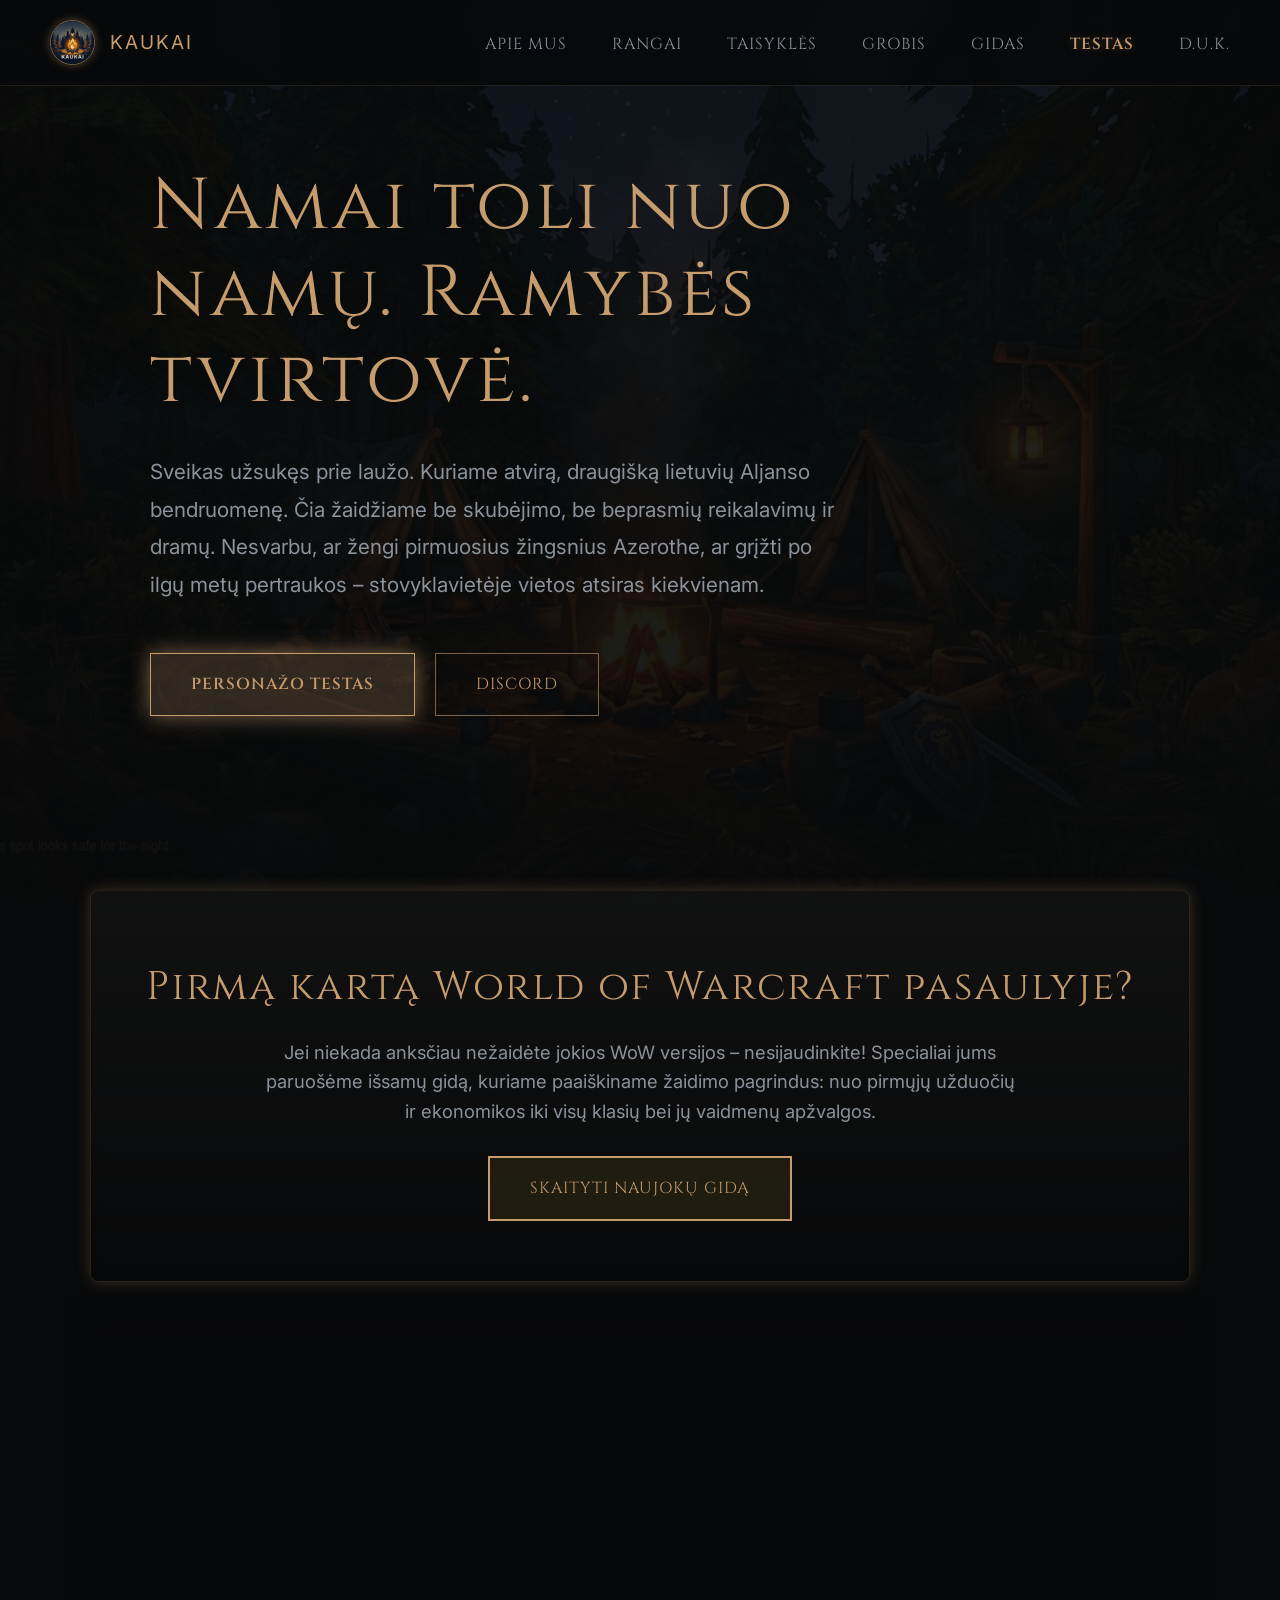
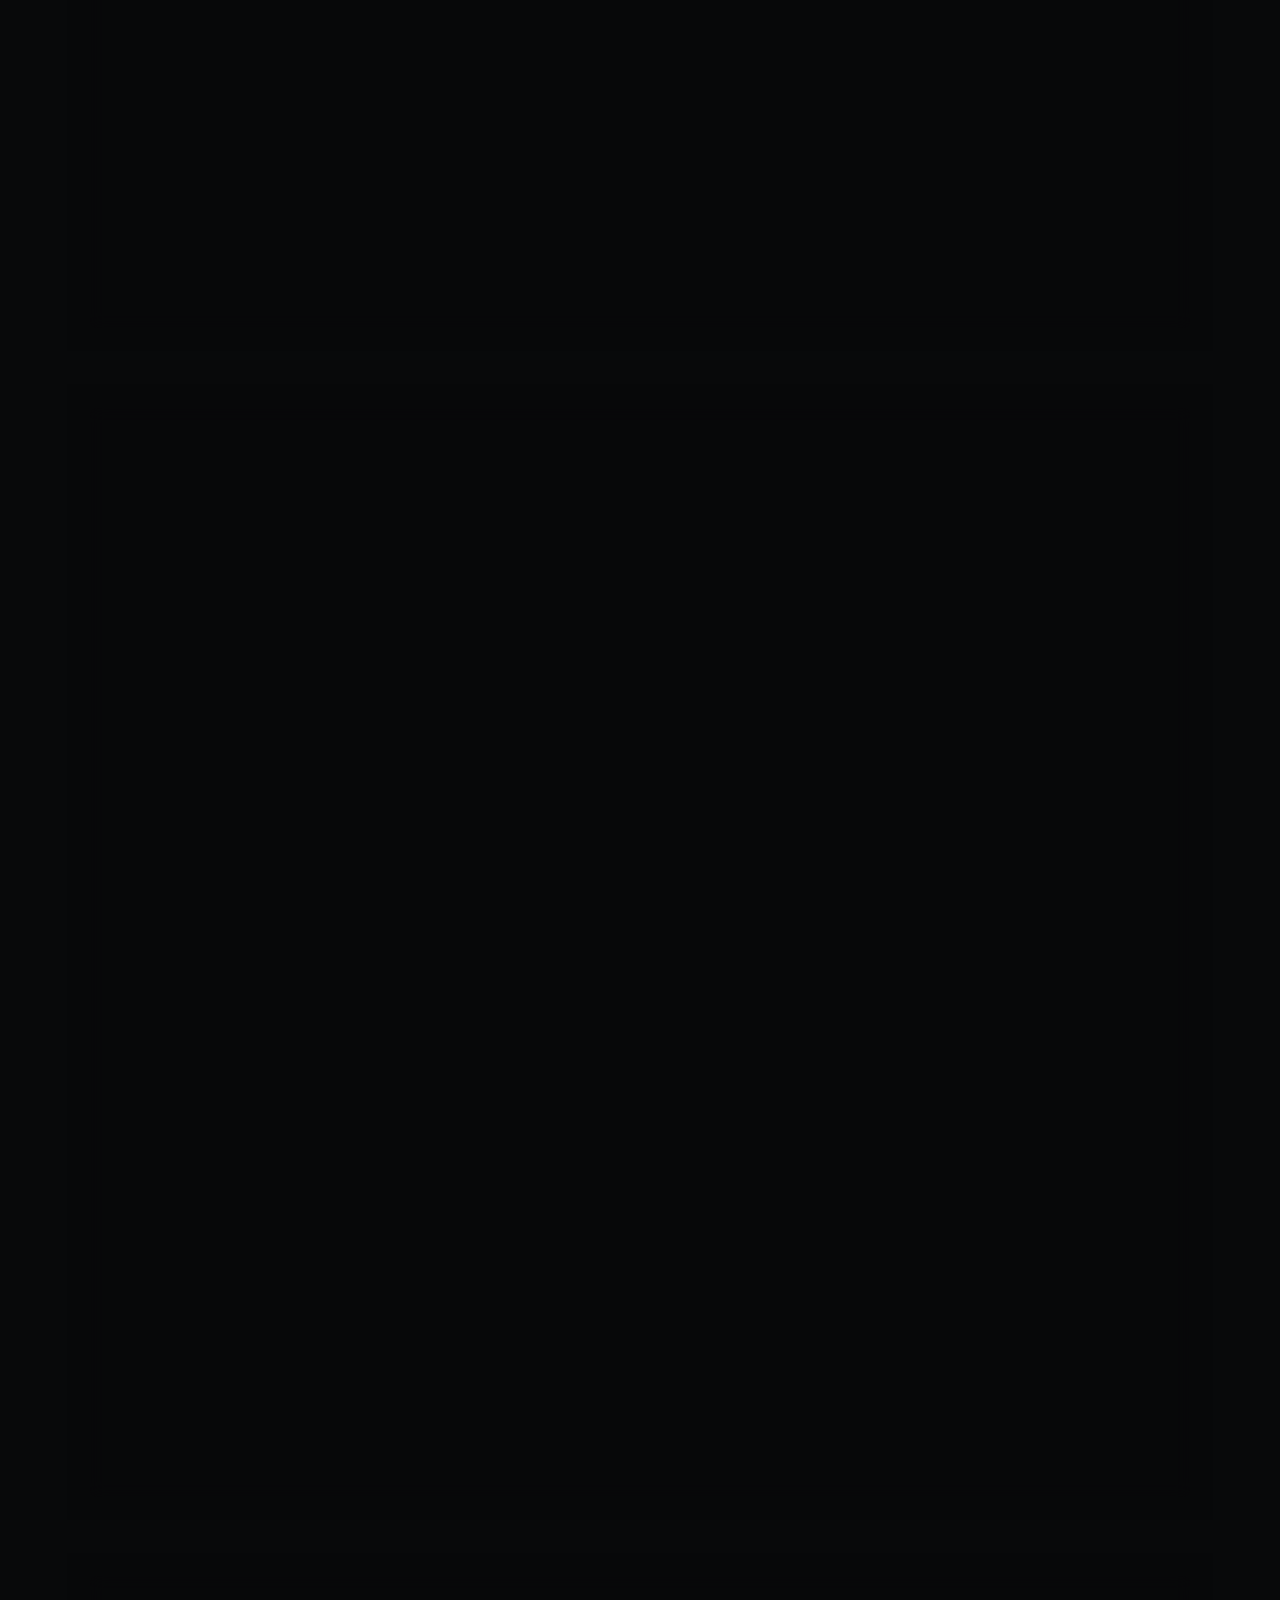
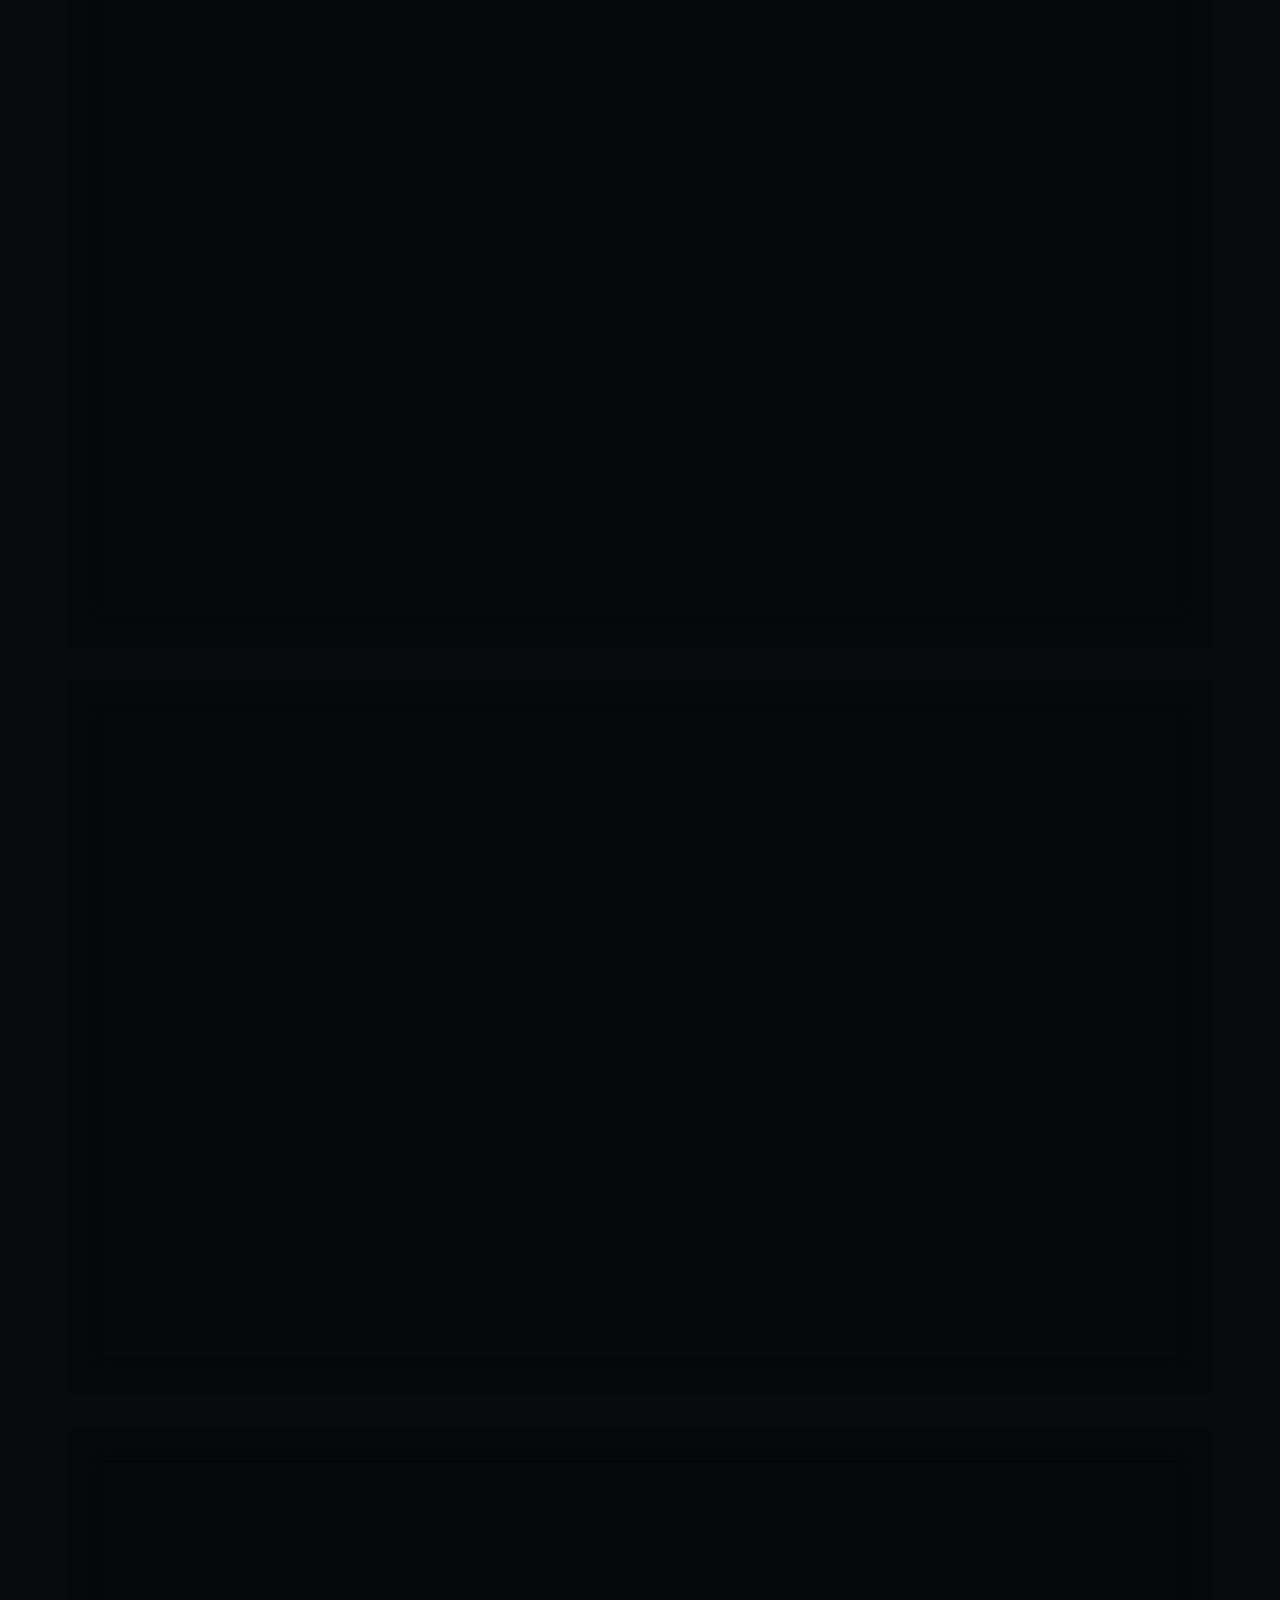
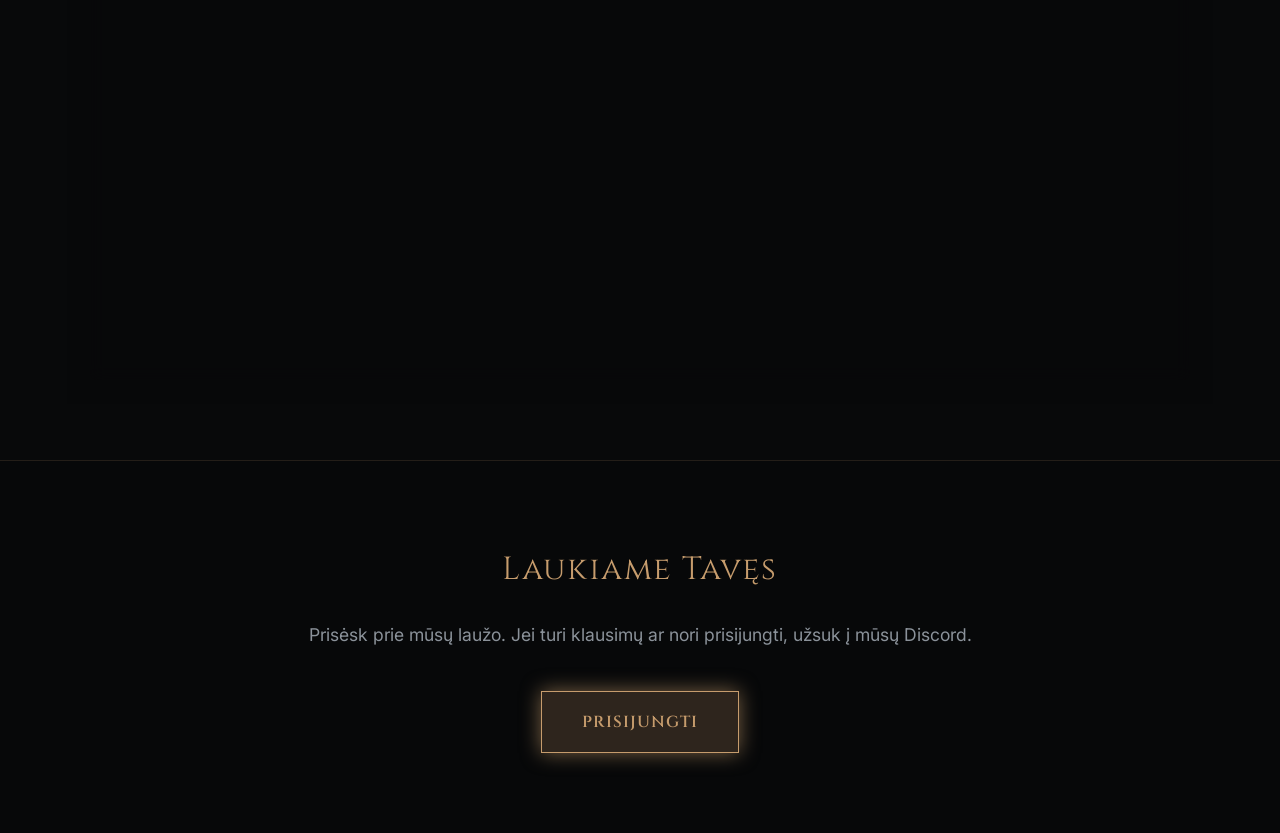
==== commit d082f1d9: "Hide index.html and .html visually from URL and fix local index routing" ====
--- a/index.html
+++ b/index.html
@@ -32,9 +32,9 @@
             <a href="#rangai" onclick="closeMenu()">Rangai</a>
             <a href="#taisykles" onclick="closeMenu()">Taisyklės</a>
             <a href="#grobis" onclick="closeMenu()">Grobis</a>
-            <a href="gidas.html">Gidas</a>
-            <a href="testas.html" class="highlight-link">Testas</a>
-            <a href="duk.html">D.U.K.</a>
+            <a href="gidas">Gidas</a>
+            <a href="testas" class="highlight-link">Testas</a>
+            <a href="duk">D.U.K.</a>
         </div>
     </nav>
 
@@ -59,7 +59,7 @@
         </p>
 
         <div class="cta-group">
-            <a href="testas.html" class="btn btn-primary">Personažo Testas</a>
+            <a href="testas" class="btn btn-primary">Personažo Testas</a>
             <a href="https://discord.gg/8Ph2mfPWzE" class="btn">Discord</a>
         </div>
     </section>
@@ -69,7 +69,7 @@
         <p style="max-width: 750px; margin: 0 auto 30px; font-size: 1.15rem; color: var(--text-muted); line-height: 1.6;">
             Jei niekada anksčiau nežaidėte jokios WoW versijos – nesijaudinkite! Specialiai jums paruošėme išsamų gidą, kuriame paaiškiname žaidimo pagrindus: nuo pirmųjų užduočių ir ekonomikos iki visų klasių bei jų vaidmenų apžvalgos.
         </p>
-        <a href="gidas.html" class="btn" style="border: 2px solid var(--gold); color: var(--gold); background: rgba(212, 175, 55, 0.1);">Skaityti Naujokų Gidą</a>
+        <a href="gidas" class="btn" style="border: 2px solid var(--gold); color: var(--gold); background: rgba(212, 175, 55, 0.1);">Skaityti Naujokų Gidą</a>
     </section>
 
     <section id="apie">
@@ -158,7 +158,7 @@
         </div>
 
         <div style="text-align: center; margin-top: 40px;">
-            <a href="gidas.html" style="color: var(--gold); text-decoration: underline; font-size: 1.1rem;">Skaityti išsamų žaidimo gidą ir susipažinti su klasėmis &rarr;</a>
+            <a href="gidas" style="color: var(--gold); text-decoration: underline; font-size: 1.1rem;">Skaityti išsamų žaidimo gidą ir susipažinti su klasėmis &rarr;</a>
         </div>
     </section>
 
@@ -201,7 +201,7 @@
                 gydytojams, kurių išgyvenamumas ir resursai yra visos komandos gyvybės garantas.
             </p>
             <p style="margin-top: 15px;">
-                <a href="duk.html" style="color: var(--gold); text-decoration: underline; font-size: 1rem;">Detalesnį paaiškinimą apie SR+1 taisykles rasi D.U.K. puslapyje &rarr;</a>
+                <a href="duk" style="color: var(--gold); text-decoration: underline; font-size: 1rem;">Detalesnį paaiškinimą apie SR+1 taisykles rasi D.U.K. puslapyje &rarr;</a>
             </p>
         </div>
     </section>
@@ -214,6 +214,27 @@
         <a href="https://discord.gg/8Ph2mfPWzE" class="btn btn-primary">Prisijungti</a>
     </footer>
 
+    <script>
+        // Vietinės aplinkos (Local environment) navigacijos pataisymas
+        const isLocal = window.location.protocol === 'file:' || window.location.hostname === '127.0.0.1' || window.location.hostname === 'localhost';
+        
+        if (isLocal) {
+            document.querySelectorAll('a').forEach(link => {
+                let href = link.getAttribute('href');
+                if (href === './') {
+                    link.setAttribute('href', 'index.html');
+                } else if (href && !href.startsWith('http') && !href.startsWith('#') && !href.includes('.')) {
+                    link.setAttribute('href', href + '.html');
+                }
+            });
+        }
+
+        // Visiems aplinkos tipams vizualiai paslepiame .html ir index.html adresų juostoje
+        if (window.location.pathname.endsWith('.html') || window.location.pathname.endsWith('index.html')) {
+            let cleanUrl = window.location.href.replace(/\/index\.html$/, '/').replace(/\.html$/, '');
+            window.history.replaceState({}, '', cleanUrl);
+        }
+    </script>
 </body>
 
 </html>
--- a/style.css
+++ b/style.css
@@ -464,6 +464,12 @@
     display: flex;
     align-items: center;
     gap: 15px;
+    text-decoration: none;
+    transition: color 0.3s ease;
+}
+
+.guild-badge:hover {
+    color: #ffd79a;
 }
 
 main {
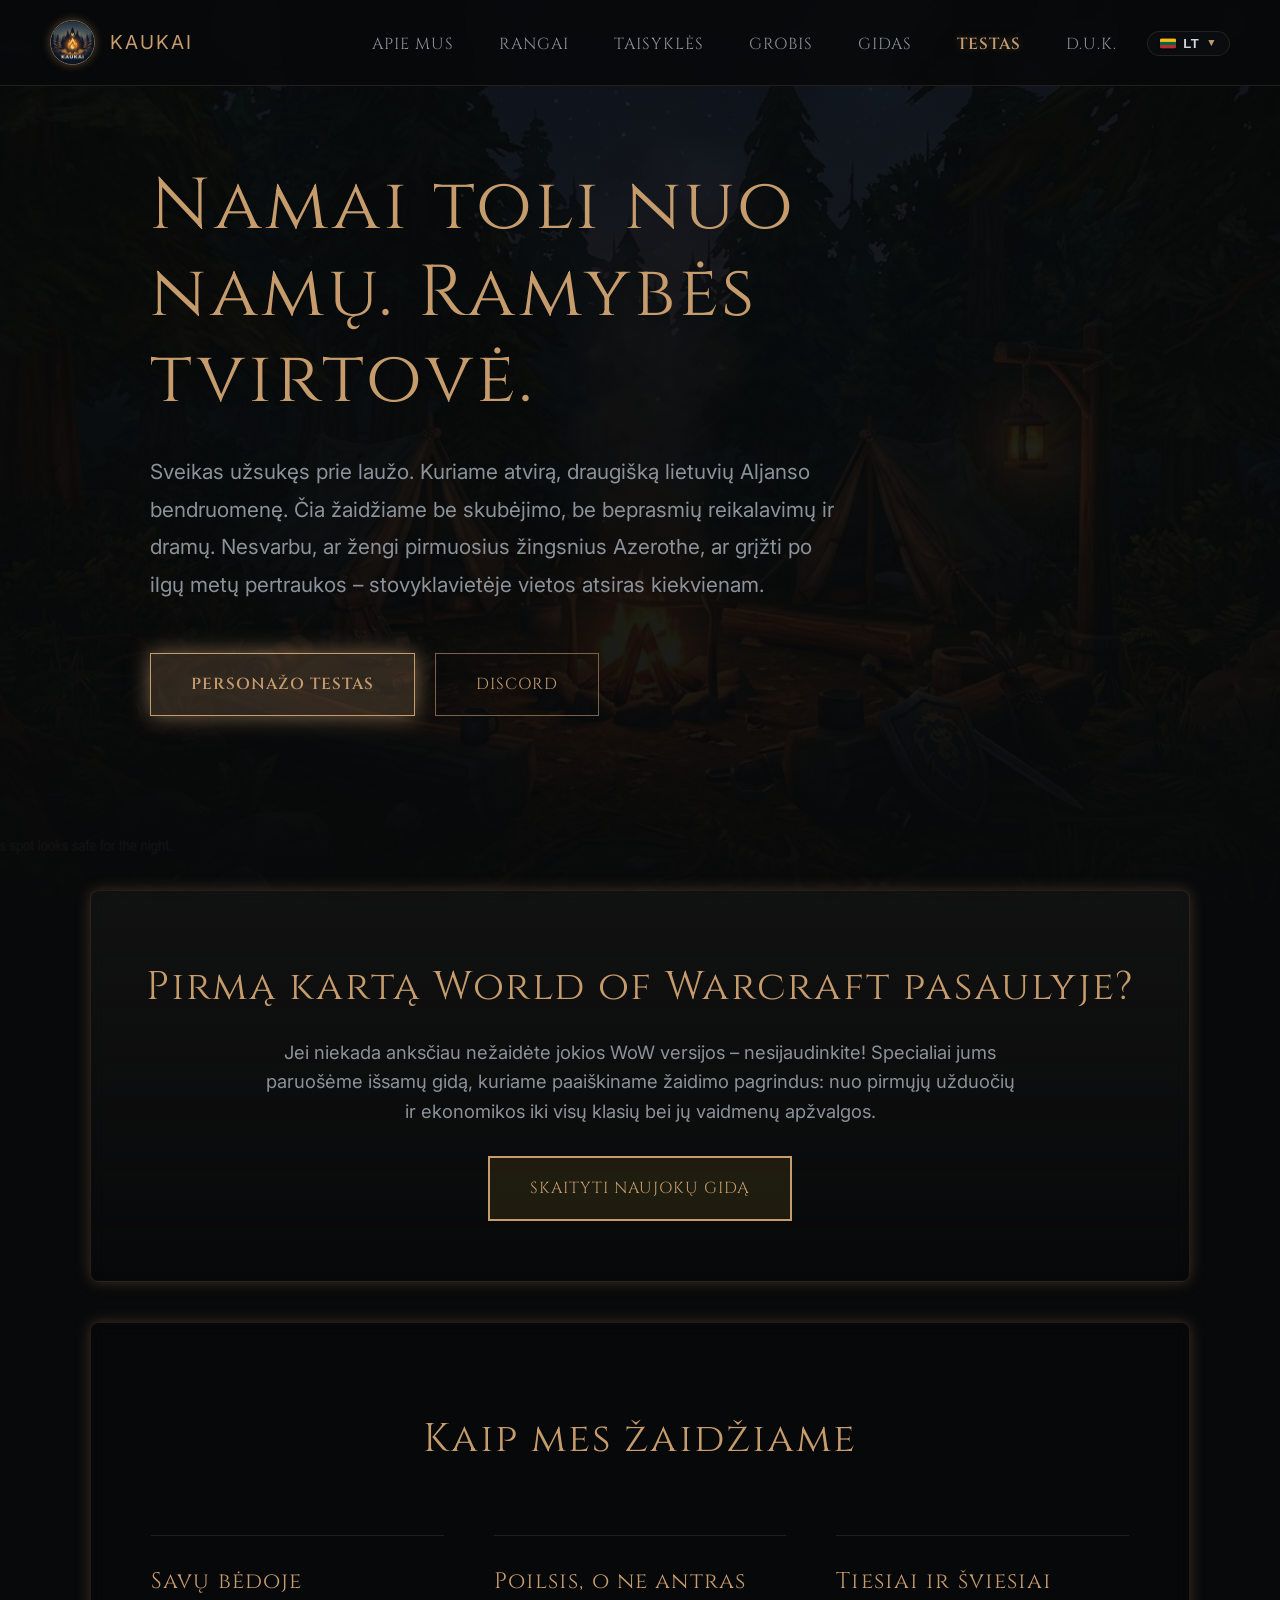
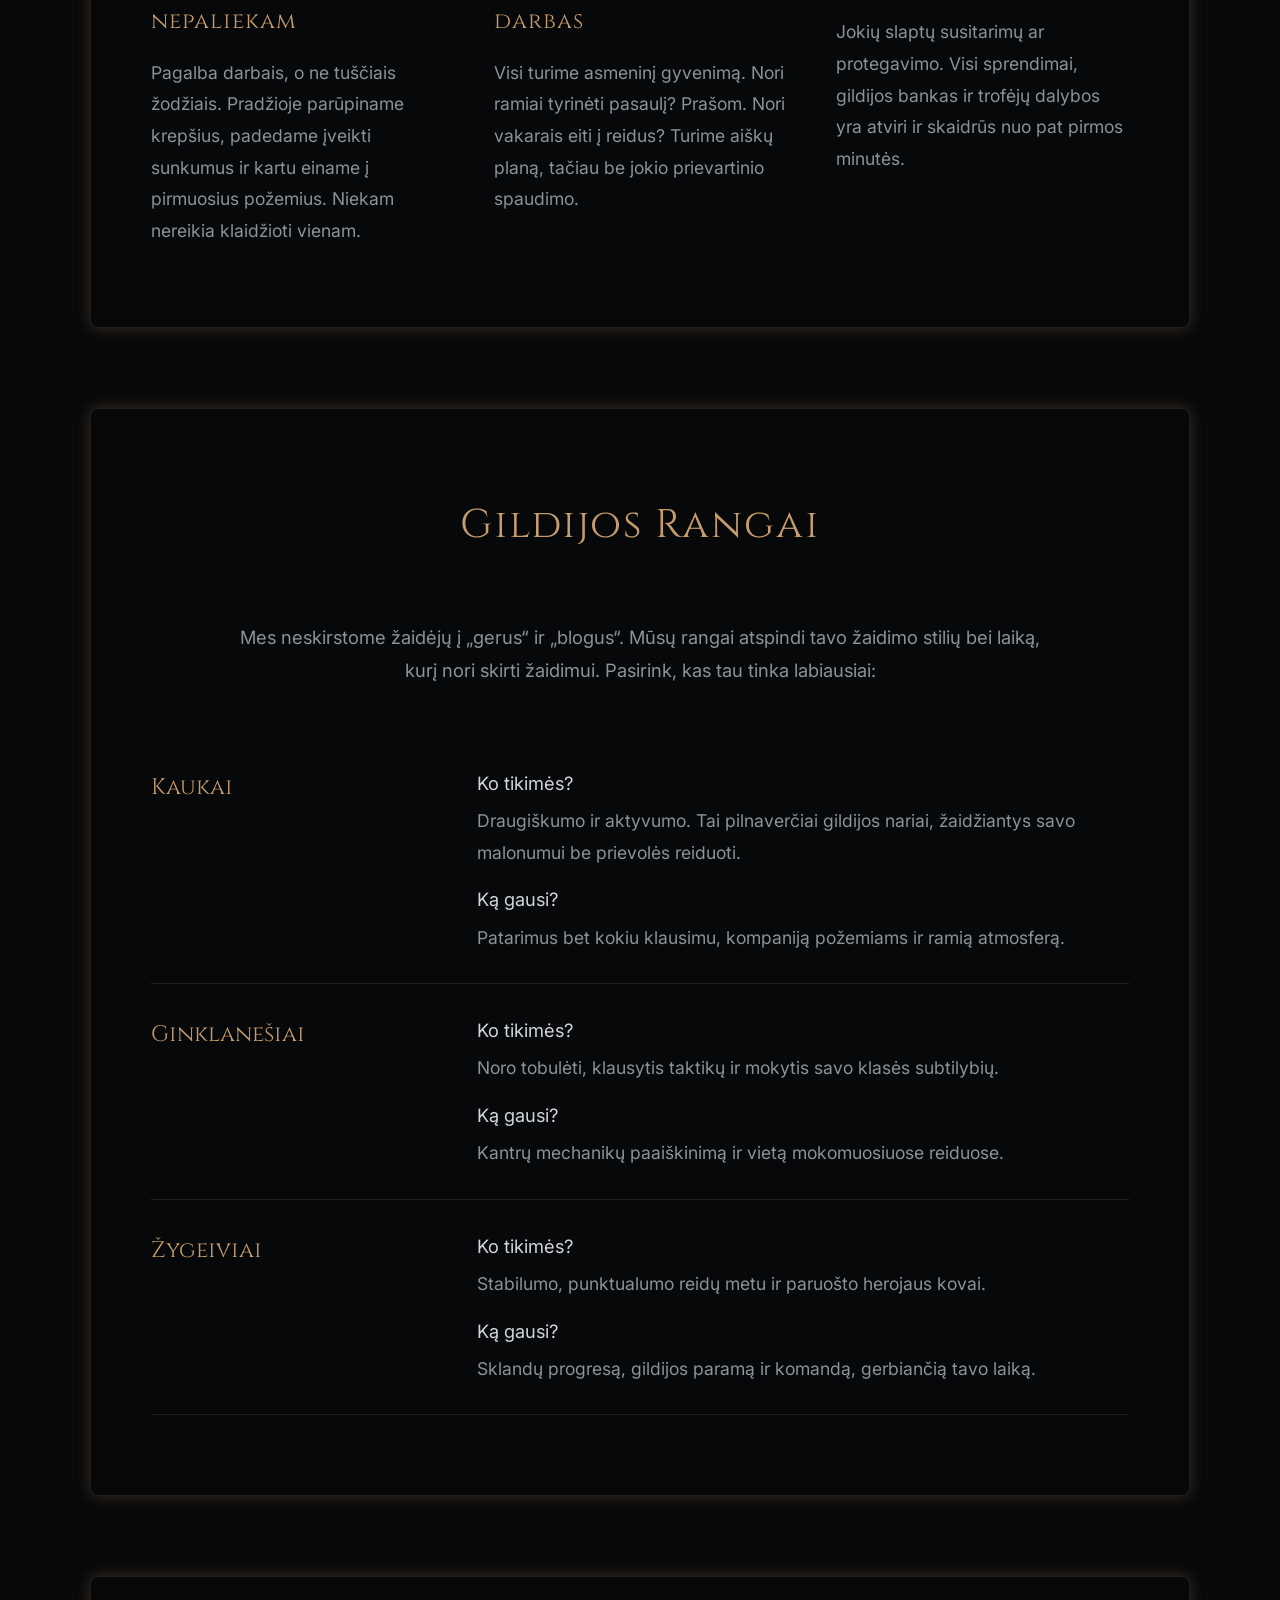
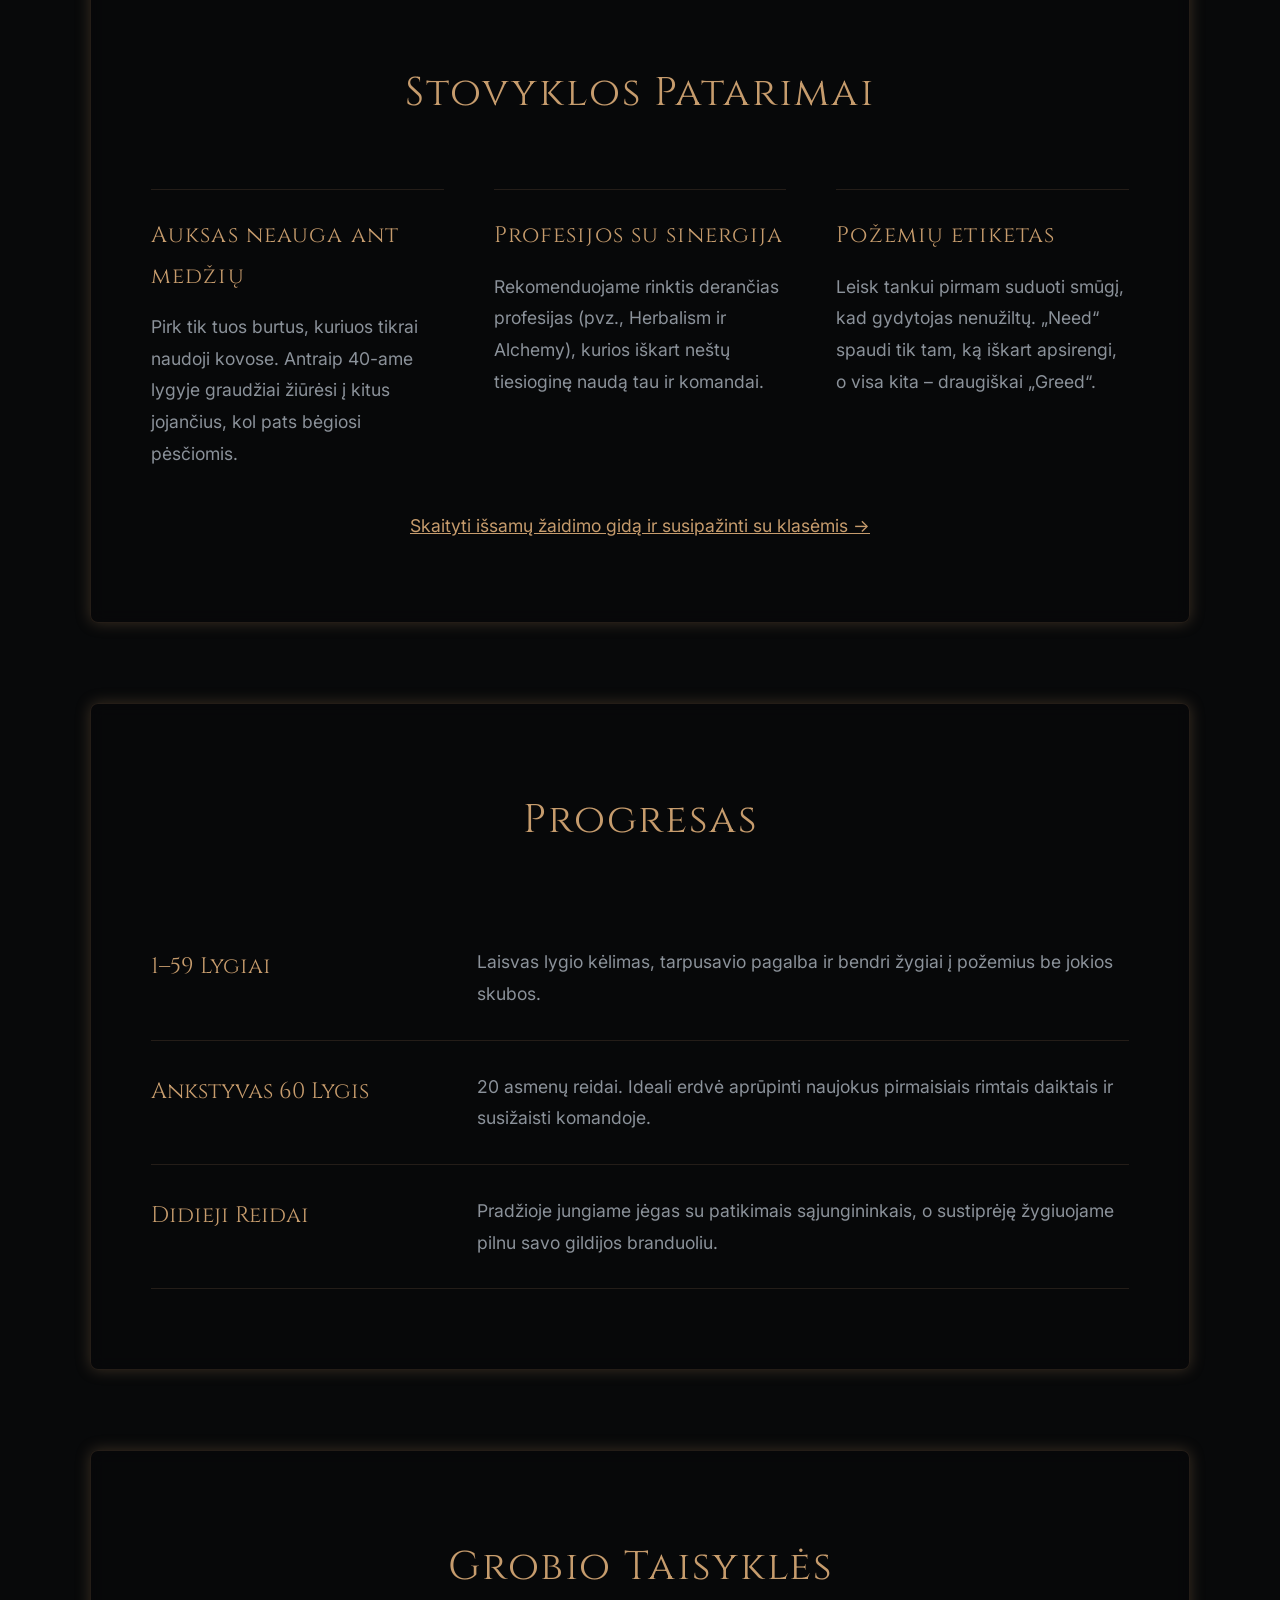
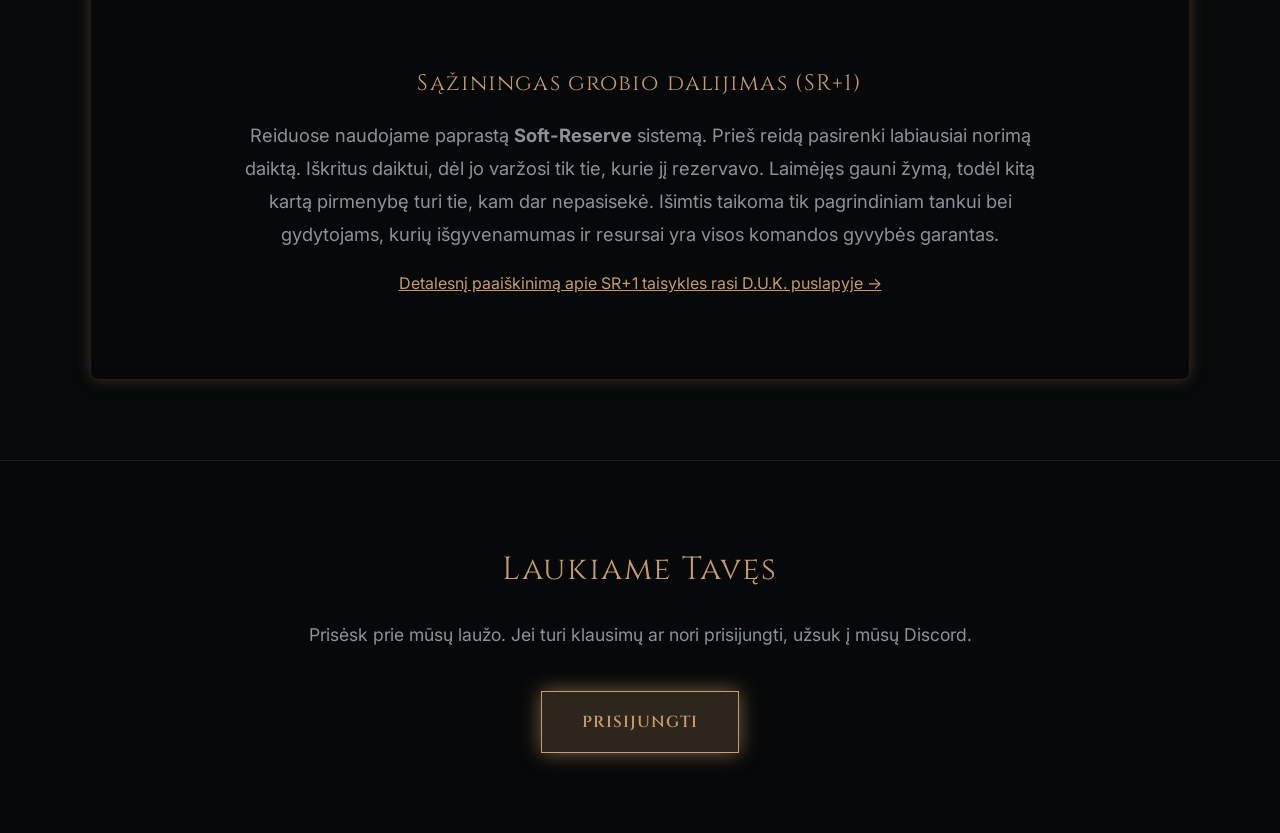
==== commit 2b15c273: "Implement bilingual site architecture, shared navigation engine, WebP assets, and DRY quiz engine" ====
--- a/index.html
+++ b/index.html
@@ -4,50 +4,41 @@
 <head>
     <meta charset="UTF-8">
     <meta name="viewport" content="width=device-width, initial-scale=1.0">
-    <title>WoW Forever: Kaukai</title>
+    <title>WoW Forever: Kaukai | Lietuvos Aljanso Gildija</title>
     <meta name="description"
         content="Lietuviška World of Warcraft Forever Aljanso gildija. Jauki bendruomenė, rami stovyklavietė nuotykiams be skubėjimo.">
+    <link rel="canonical" href="https://wow-kaukai.lt/">
+    <link rel="icon" type="image/x-icon" href="favicon.ico">
+    <link rel="icon" type="image/png" sizes="32x32" href="favicon-32x32.png">
+    <link rel="apple-touch-icon" sizes="180x180" href="apple-touch-icon.png">
+
+    <!-- Open Graph / Discord / Facebook -->
+    <meta property="og:type" content="website">
+    <meta property="og:site_name" content="WoW Forever: Kaukai">
+    <meta property="og:title" content="WoW Forever: Kaukai | Lietuvos Aljanso Gildija">
+    <meta property="og:description" content="Lietuviška World of Warcraft Forever Aljanso gildija. Jauki bendruomenė, rami stovyklavietė nuotykiams be skubėjimo.">
+    <meta property="og:image" content="https://wow-kaukai.lt/kaukai_logo.jpg">
+    <meta property="og:url" content="https://wow-kaukai.lt/">
+
+    <!-- Twitter Card -->
+    <meta name="twitter:card" content="summary_large_image">
+    <meta name="twitter:title" content="WoW Forever: Kaukai | Lietuvos Aljanso Gildija">
+    <meta name="twitter:description" content="Jauki stovyklavietė, rami bendruomenė ir Aljanso brolija Azerothe.">
+    <meta name="twitter:image" content="https://wow-kaukai.lt/cozy_forest_camp.jpg">
+
     <link rel="preconnect" href="https://fonts.googleapis.com">
+    <link rel="preconnect" href="https://fonts.gstatic.com" crossorigin>
     <link href="https://fonts.googleapis.com/css2?family=Inter:wght@400;500;600&family=Cinzel:wght@400;600&display=swap"
         rel="stylesheet">
     <link rel="stylesheet" href="style.css">
+    <link rel="alternate" hreflang="lt" href="https://wow-kaukai.lt/">
+    <link rel="alternate" hreflang="en" href="https://wow-kaukai.lt/en/index.html">
+    <link rel="alternate" hreflang="x-default" href="https://wow-kaukai.lt/">
 </head>
 
 <body>
 
-    <nav>
-        <div class="nav-container">
-            <a href="#hero" class="nav-brand">
-                <img src="kaukai_logo.jpg" alt="Kaukai" class="brand-logo">
-                Kaukai
-            </a>
-            <button class="menu-toggle" aria-label="Atidaryti meniu" onclick="toggleMenu()">
-                <span></span>
-                <span></span>
-                <span></span>
-            </button>
-        </div>
-        <div class="nav-links" id="navLinks">
-            <a href="#apie" onclick="closeMenu()">Apie Mus</a>
-            <a href="#rangai" onclick="closeMenu()">Rangai</a>
-            <a href="#taisykles" onclick="closeMenu()">Taisyklės</a>
-            <a href="#grobis" onclick="closeMenu()">Grobis</a>
-            <a href="gidas">Gidas</a>
-            <a href="testas" class="highlight-link">Testas</a>
-            <a href="duk">D.U.K.</a>
-        </div>
-    </nav>
-
-    <script>
-        function toggleMenu() {
-            document.getElementById('navLinks').classList.toggle('active');
-            document.querySelector('.menu-toggle').classList.toggle('active');
-        }
-        function closeMenu() {
-            document.getElementById('navLinks').classList.remove('active');
-            document.querySelector('.menu-toggle').classList.remove('active');
-        }
-    </script>
+    <header id="site-header"></header>
 
     <section id="hero">
         <h1>Namai toli nuo namų. Ramybės tvirtovė.</h1>
@@ -214,27 +205,7 @@
         <a href="https://discord.gg/8Ph2mfPWzE" class="btn btn-primary">Prisijungti</a>
     </footer>
 
-    <script>
-        // Vietinės aplinkos (Local environment) navigacijos pataisymas
-        const isLocal = window.location.protocol === 'file:' || window.location.hostname === '127.0.0.1' || window.location.hostname === 'localhost';
-        
-        if (isLocal) {
-            document.querySelectorAll('a').forEach(link => {
-                let href = link.getAttribute('href');
-                if (href === './') {
-                    link.setAttribute('href', 'index.html');
-                } else if (href && !href.startsWith('http') && !href.startsWith('#') && !href.includes('.')) {
-                    link.setAttribute('href', href + '.html');
-                }
-            });
-        }
-
-        // Visiems aplinkos tipams vizualiai paslepiame .html ir index.html adresų juostoje
-        if (window.location.pathname.endsWith('.html') || window.location.pathname.endsWith('index.html')) {
-            let cleanUrl = window.location.href.replace(/\/index\.html$/, '/').replace(/\.html$/, '');
-            window.history.replaceState({}, '', cleanUrl);
-        }
-    </script>
+    <script src="navbar.js"></script>
 </body>
 
 </html>
--- a/style.css
+++ b/style.css
@@ -7,6 +7,11 @@
     --border-subtle: rgba(198, 156, 109, 0.15);
 }
 
+html {
+    scroll-behavior: smooth;
+    scroll-padding-top: 95px;
+}
+
 * {
     box-sizing: border-box;
     margin: 0;
@@ -17,7 +22,7 @@
     background-color: var(--bg-color);
     background-image:
         linear-gradient(to bottom, rgba(8, 9, 10, 0.85), rgba(8, 9, 10, 0.95)),
-        url('cozy_forest_camp.jpg');
+        url('cozy_forest_camp.webp');
     background-size: cover;
     background-position: center;
     background-attachment: fixed;
@@ -174,6 +179,151 @@
     text-shadow: 0 0 12px rgba(198, 156, 109, 0.6);
 }
 
+.nav-links a.active {
+    color: var(--gold);
+    text-shadow: 0 0 10px rgba(198, 156, 109, 0.5);
+    border-bottom: 2px solid var(--gold);
+    padding-bottom: 4px;
+}
+
+/* ==================================
+   SUBTLE & EXPANDABLE LANGUAGE SELECTOR
+   ================================== */
+.lang-dropdown-wrapper {
+    position: relative;
+    display: inline-flex;
+    align-items: center;
+    user-select: none;
+    font-family: 'Cinzel', serif;
+}
+
+.lang-switch-desktop {
+    display: inline-flex;
+    margin-left: 25px;
+}
+
+.lang-switch-mobile {
+    display: none;
+}
+
+.lang-trigger-btn {
+    display: inline-flex;
+    align-items: center;
+    gap: 7px;
+    background: rgba(14, 16, 20, 0.7);
+    border: 1px solid var(--border-subtle);
+    border-radius: 20px;
+    padding: 5px 12px;
+    color: var(--text-main);
+    font-size: 0.82rem;
+    font-weight: 600;
+    letter-spacing: 0.5px;
+    cursor: pointer;
+    backdrop-filter: blur(8px);
+    transition: all 0.25s ease;
+    text-decoration: none;
+    line-height: 1;
+}
+
+.lang-trigger-btn:hover,
+.lang-dropdown-wrapper.open .lang-trigger-btn {
+    border-color: var(--gold);
+    color: #fff;
+    background: rgba(198, 156, 109, 0.15);
+    box-shadow: 0 0 10px rgba(198, 156, 109, 0.25);
+}
+
+.lang-trigger-chevron {
+    font-size: 0.65rem;
+    color: var(--gold);
+    transition: transform 0.25s ease;
+    display: inline-block;
+    line-height: 1;
+}
+
+.lang-dropdown-wrapper.open .lang-trigger-chevron {
+    transform: rotate(180deg);
+}
+
+.lang-menu {
+    position: absolute;
+    top: calc(100% + 8px);
+    right: 0;
+    min-width: 145px;
+    background: rgba(10, 12, 14, 0.96);
+    border: 1px solid var(--border-subtle);
+    border-radius: 8px;
+    padding: 6px;
+    box-shadow: 0 10px 25px rgba(0, 0, 0, 0.7), 0 0 15px rgba(198, 156, 109, 0.15);
+    backdrop-filter: blur(14px);
+    opacity: 0;
+    visibility: hidden;
+    transform: translateY(-6px);
+    transition: opacity 0.2s ease, transform 0.2s ease, visibility 0.2s;
+    z-index: 1050;
+    display: flex;
+    flex-direction: column;
+    gap: 3px;
+}
+
+.lang-dropdown-wrapper.open .lang-menu {
+    opacity: 1;
+    visibility: visible;
+    transform: translateY(0);
+}
+
+.lang-menu-item {
+    display: flex;
+    align-items: center;
+    gap: 10px;
+    padding: 8px 12px;
+    color: var(--text-muted);
+    text-decoration: none;
+    font-size: 0.85rem;
+    letter-spacing: 0.5px;
+    border-radius: 6px;
+    transition: all 0.2s ease;
+    line-height: 1;
+}
+
+.lang-menu-item:hover {
+    background: rgba(198, 156, 109, 0.15);
+    color: #fff;
+}
+
+.lang-menu-item.active {
+    color: var(--gold);
+    font-weight: 600;
+    background: rgba(198, 156, 109, 0.1);
+}
+
+.lang-menu-check {
+    margin-left: auto;
+    font-size: 0.75rem;
+    color: var(--gold);
+    opacity: 0;
+}
+
+.lang-menu-item.active .lang-menu-check {
+    opacity: 1;
+}
+
+.lang-flag {
+    width: 16px;
+    height: 11px;
+    border-radius: 2px;
+    box-shadow: 0 1px 3px rgba(0, 0, 0, 0.7);
+    display: inline-block;
+    flex-shrink: 0;
+    vertical-align: middle;
+}
+
+.header-right {
+    display: flex;
+    align-items: center;
+    gap: 25px;
+}
+
 section {
     padding: 80px 60px;
     max-width: 1100px;
@@ -431,6 +581,13 @@
 /* ==================
    TESTAS.HTML STYLES
    ================== */
+.testas-layout {
+    min-height: 100vh;
+    display: flex;
+    flex-direction: column;
+    padding-top: 90px;
+}
+
 header {
     padding: 25px 50px;
     display: flex;
@@ -713,6 +870,10 @@
         font-size: 0.95rem; /* Reduced scaling */
     }
 
+    .testas-layout {
+        padding-top: 75px;
+    }
+
     nav {
         padding: 15px 20px;
         flex-direction: column;
@@ -721,6 +882,23 @@
 
     .nav-container {
         width: 100%;
+        display: flex;
+        align-items: center;
+        justify-content: space-between;
+    }
+
+    .nav-mobile-actions {
+        display: flex;
+        align-items: center;
+        gap: 15px;
+    }
+
+    .lang-switch-desktop {
+        display: none;
+    }
+
+    .lang-switch-mobile {
+        display: inline-flex;
     }
 
     .menu-toggle {
@@ -823,12 +1001,21 @@
 
     /* Testas layout adjustments */
     header {
-        padding: 15px 20px;
+        padding: 15px 15px;
         flex-direction: row; /* Keep badge and link side by side on mobile */
         justify-content: space-between;
         align-items: center;
+        gap: 10px;
     }
     
+    .header-right {
+        gap: 12px;
+    }
+
+    .back-link {
+        font-size: 0.85rem;
+    }
+
     .guild-badge {
         font-size: 0.9rem;
     }
@@ -919,5 +1106,20 @@
     .nav-brand {
         font-size: 1rem;
     }
-}
-
+
+    .lang-trigger-btn {
+        padding: 4px 9px;
+        font-size: 0.78rem;
+        gap: 5px;
+    }
+
+    .lang-flag {
+        width: 15px;
+        height: 10px;
+    }
+
+    .guild-badge span.badge-text {
+        display: none;
+    }
+}
+
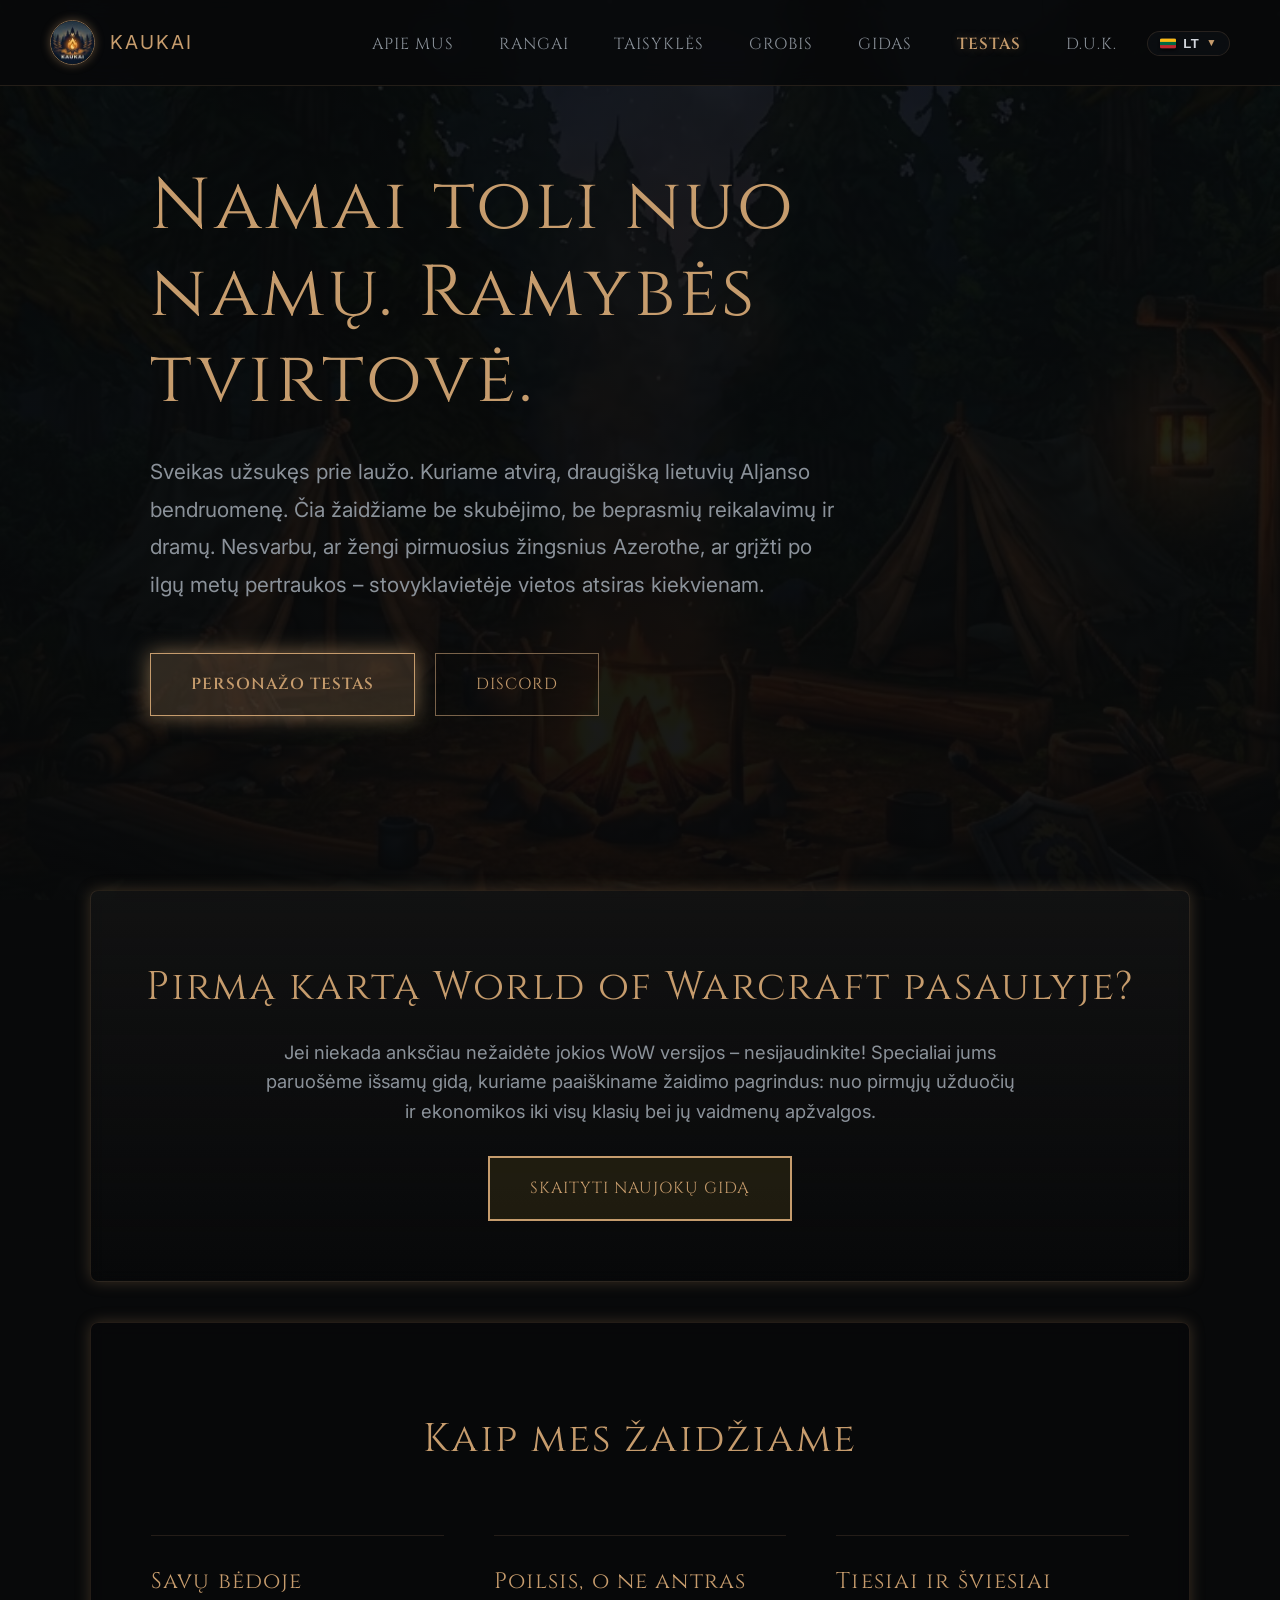
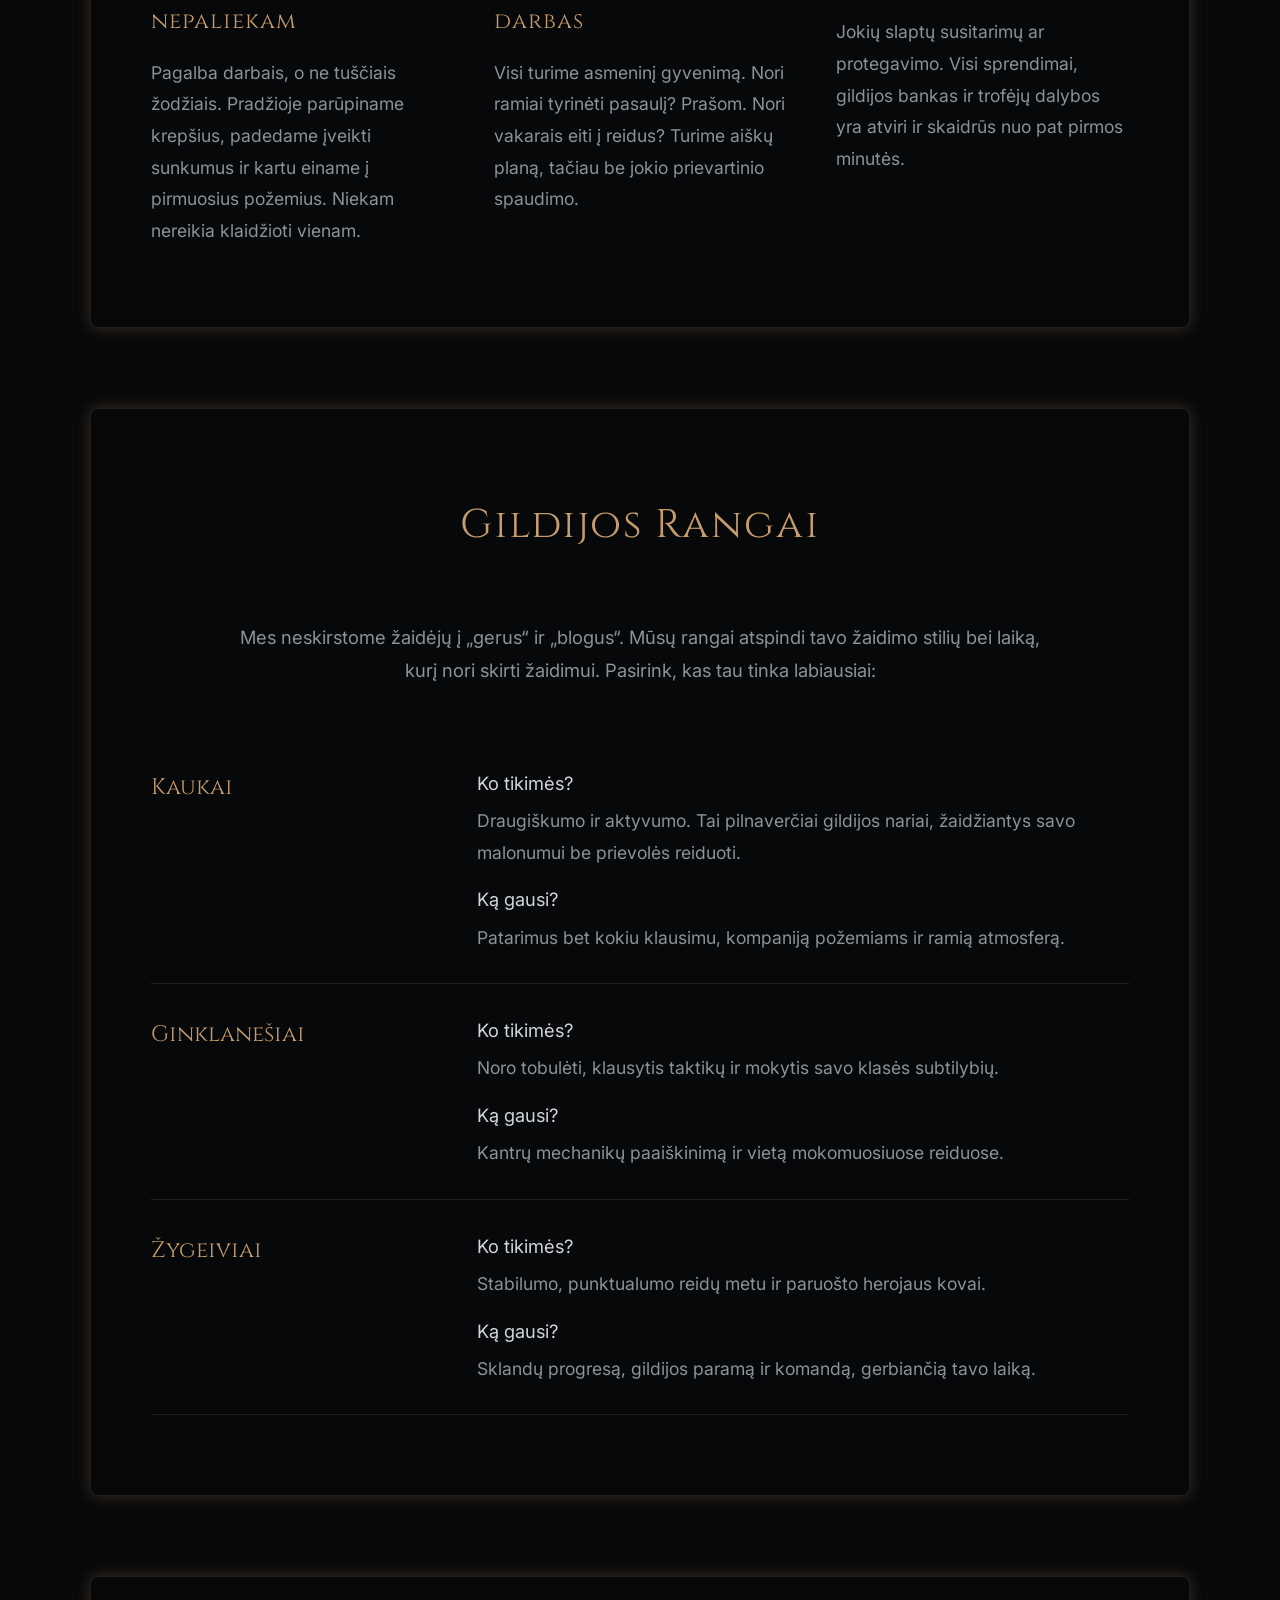
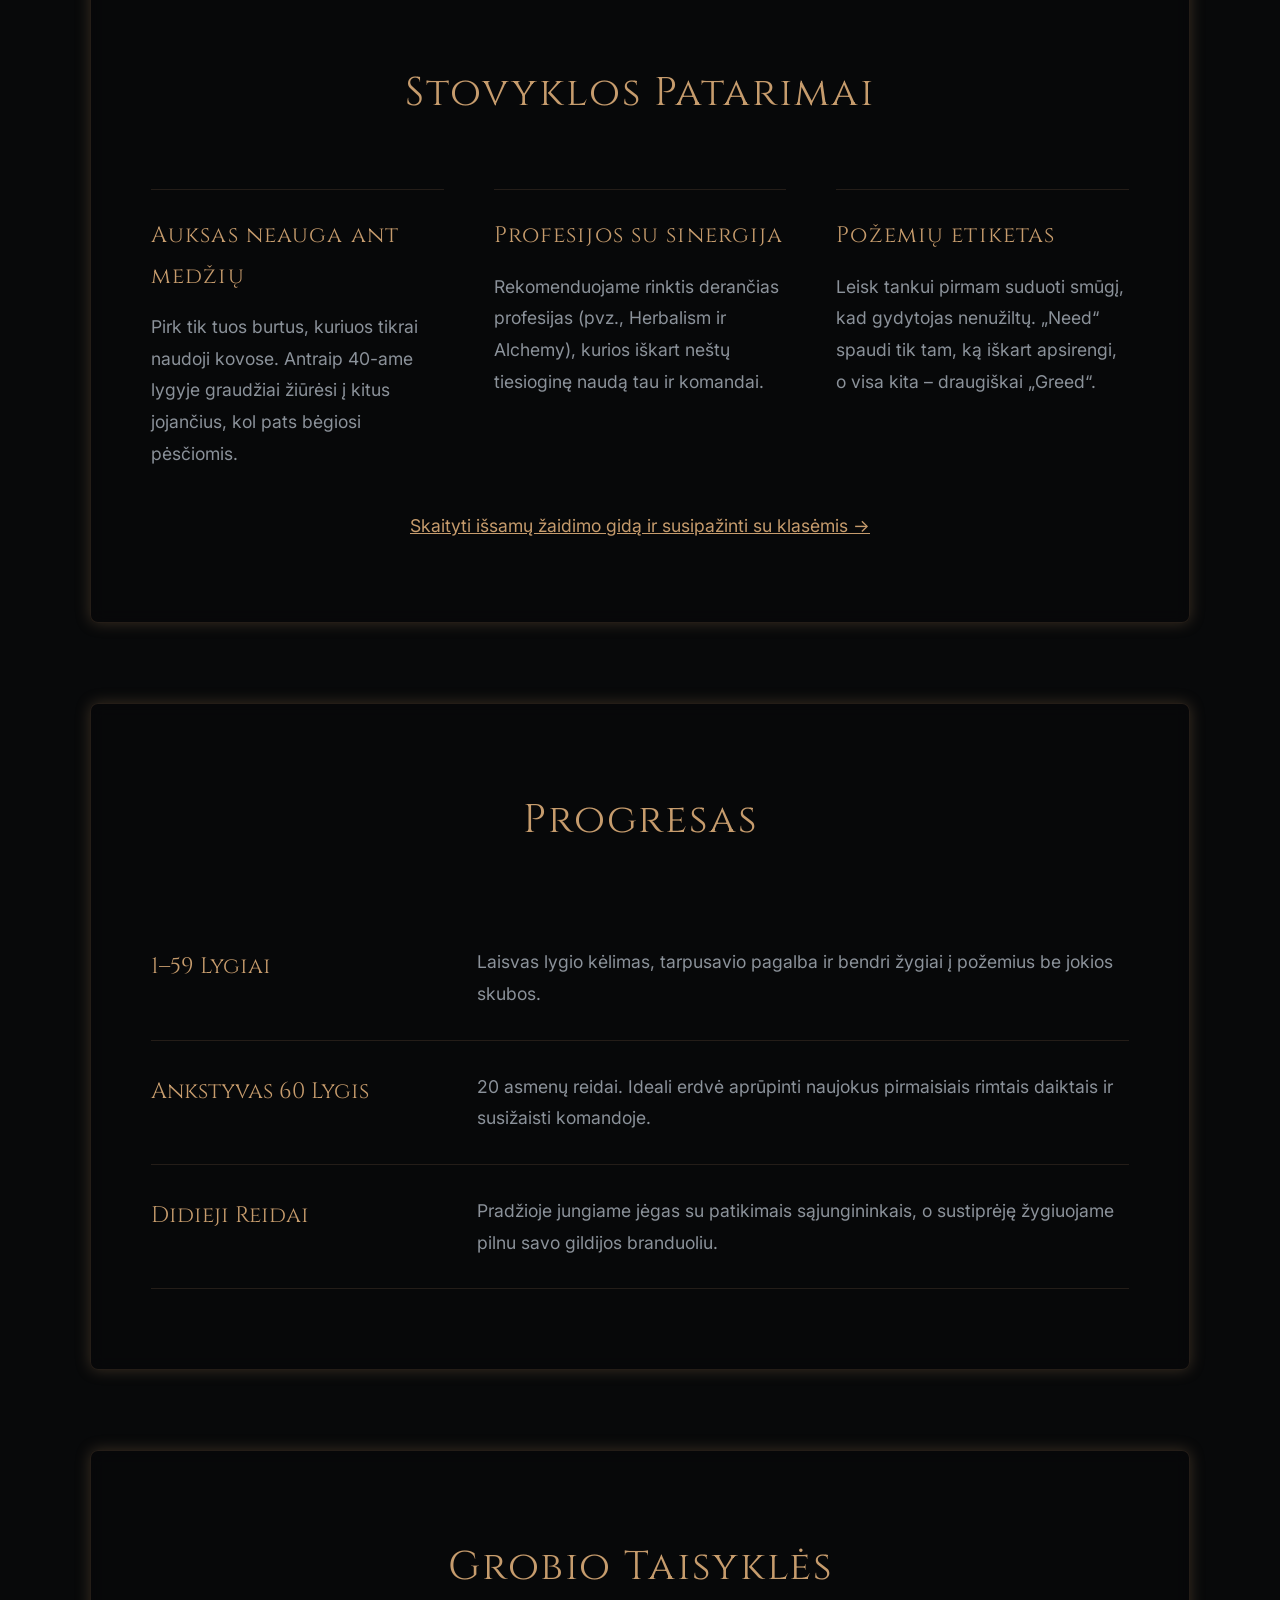
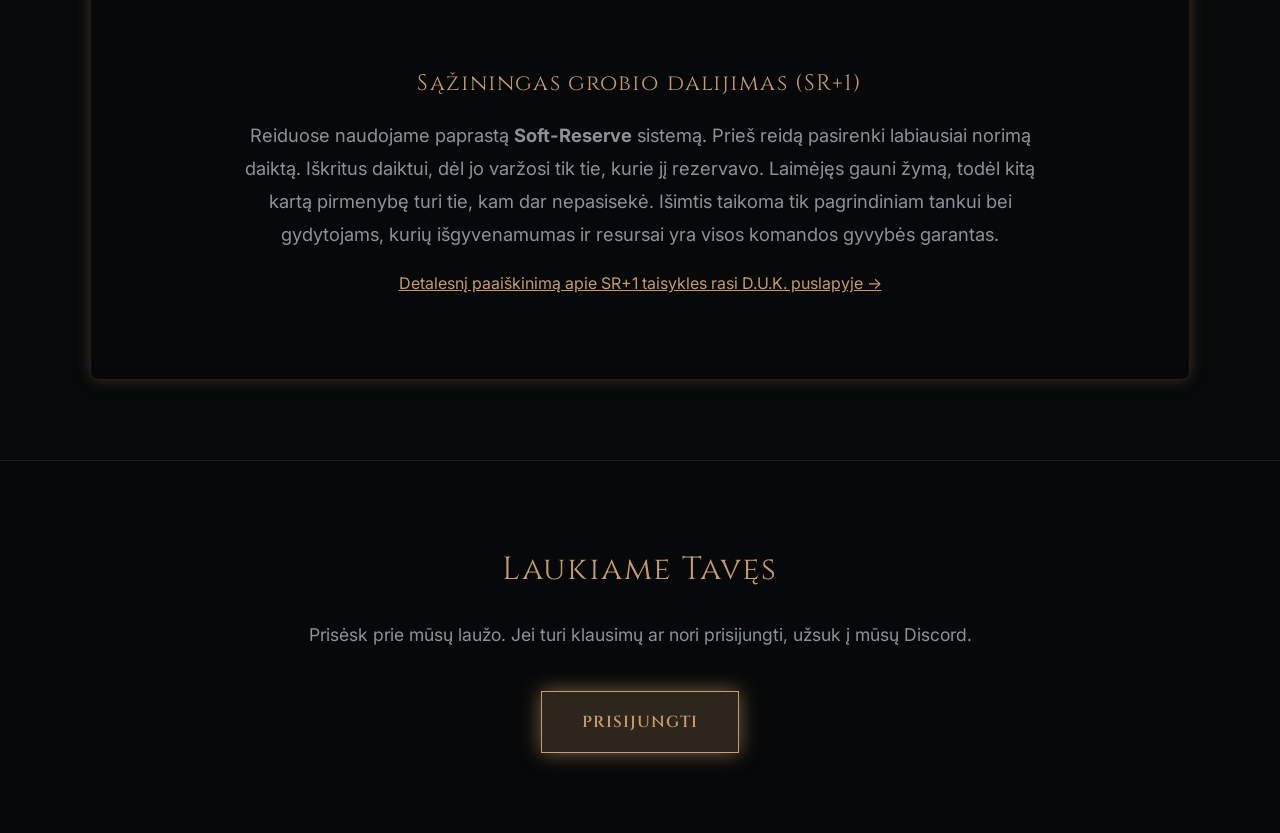
==== commit 2722e6d2: "Update social share preview image to kaukai_logo.jpg across all pages" ====
--- a/index.html
+++ b/index.html
@@ -24,7 +24,7 @@
     <meta name="twitter:card" content="summary_large_image">
     <meta name="twitter:title" content="WoW Forever: Kaukai | Lietuvos Aljanso Gildija">
     <meta name="twitter:description" content="Jauki stovyklavietė, rami bendruomenė ir Aljanso brolija Azerothe.">
-    <meta name="twitter:image" content="https://wow-kaukai.lt/cozy_forest_camp.jpg">
+    <meta name="twitter:image" content="https://wow-kaukai.lt/kaukai_logo.jpg">
 
     <link rel="preconnect" href="https://fonts.googleapis.com">
     <link rel="preconnect" href="https://fonts.gstatic.com" crossorigin>
